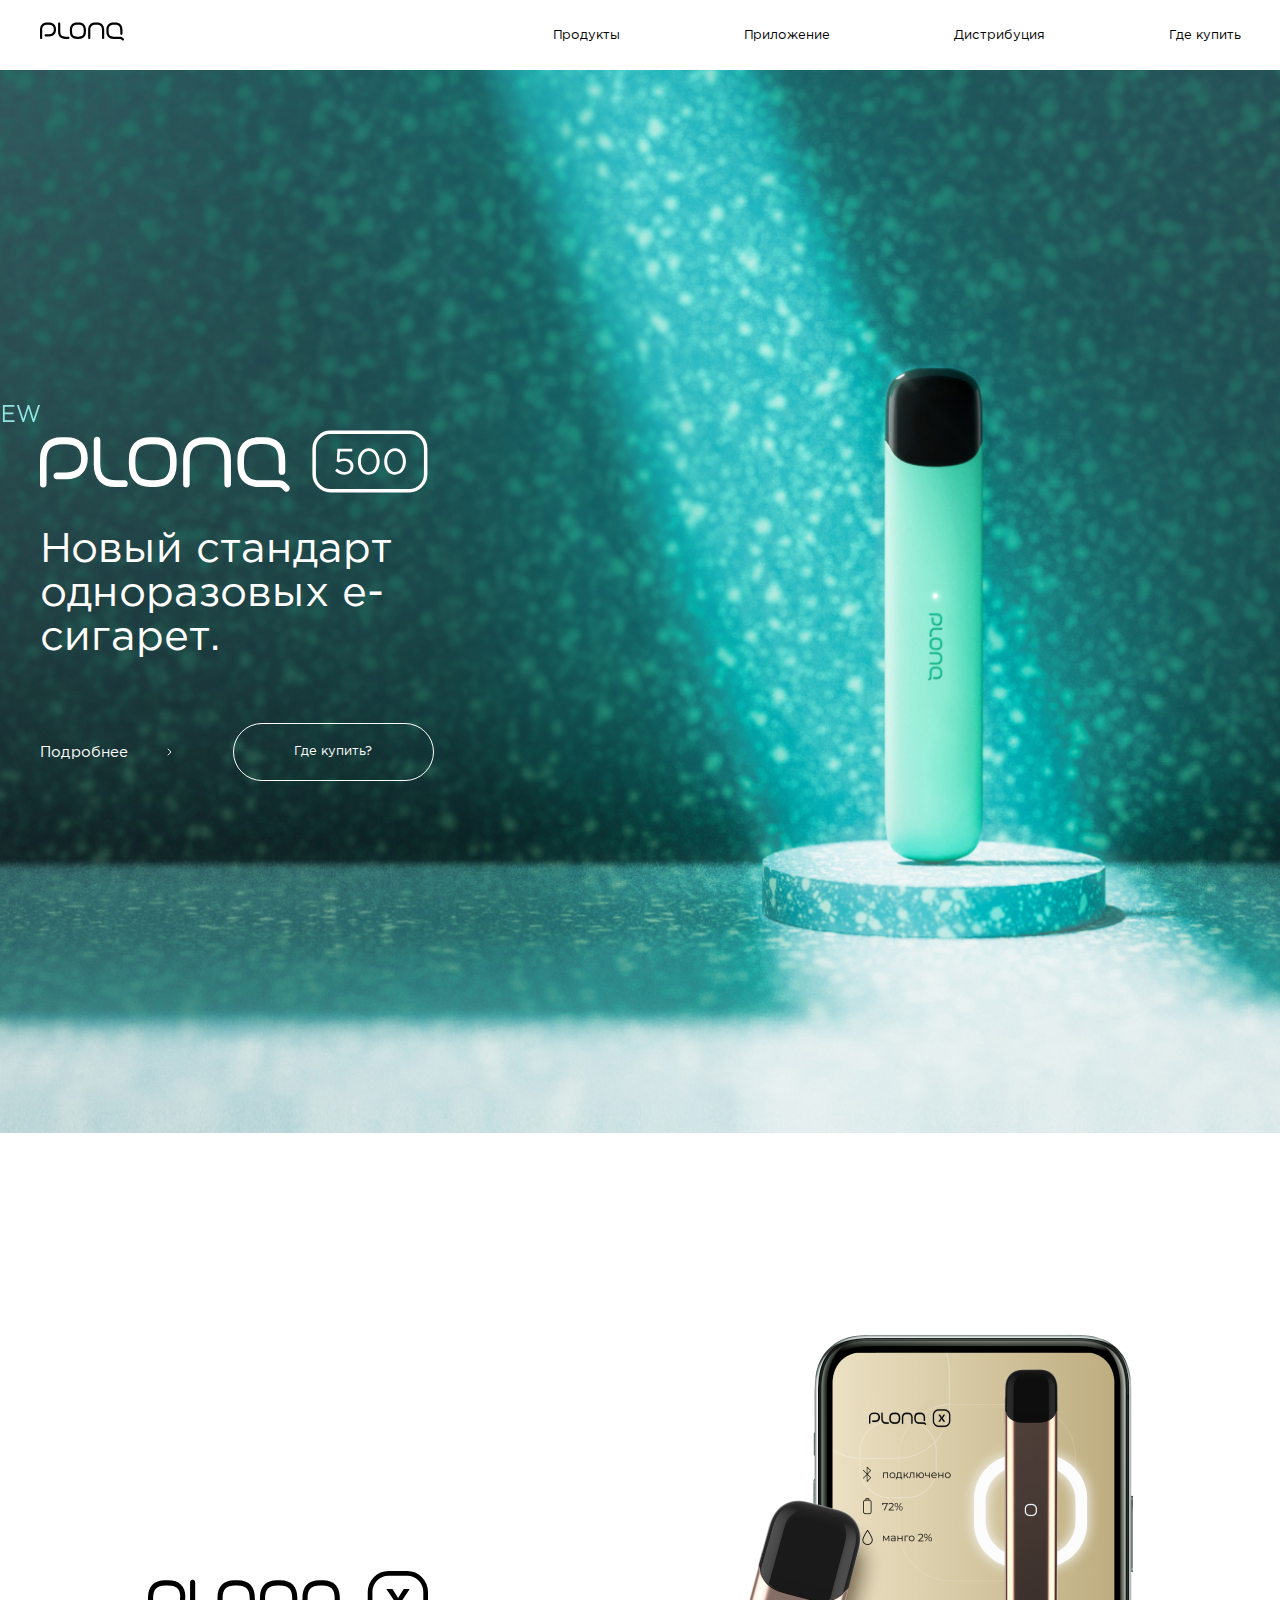
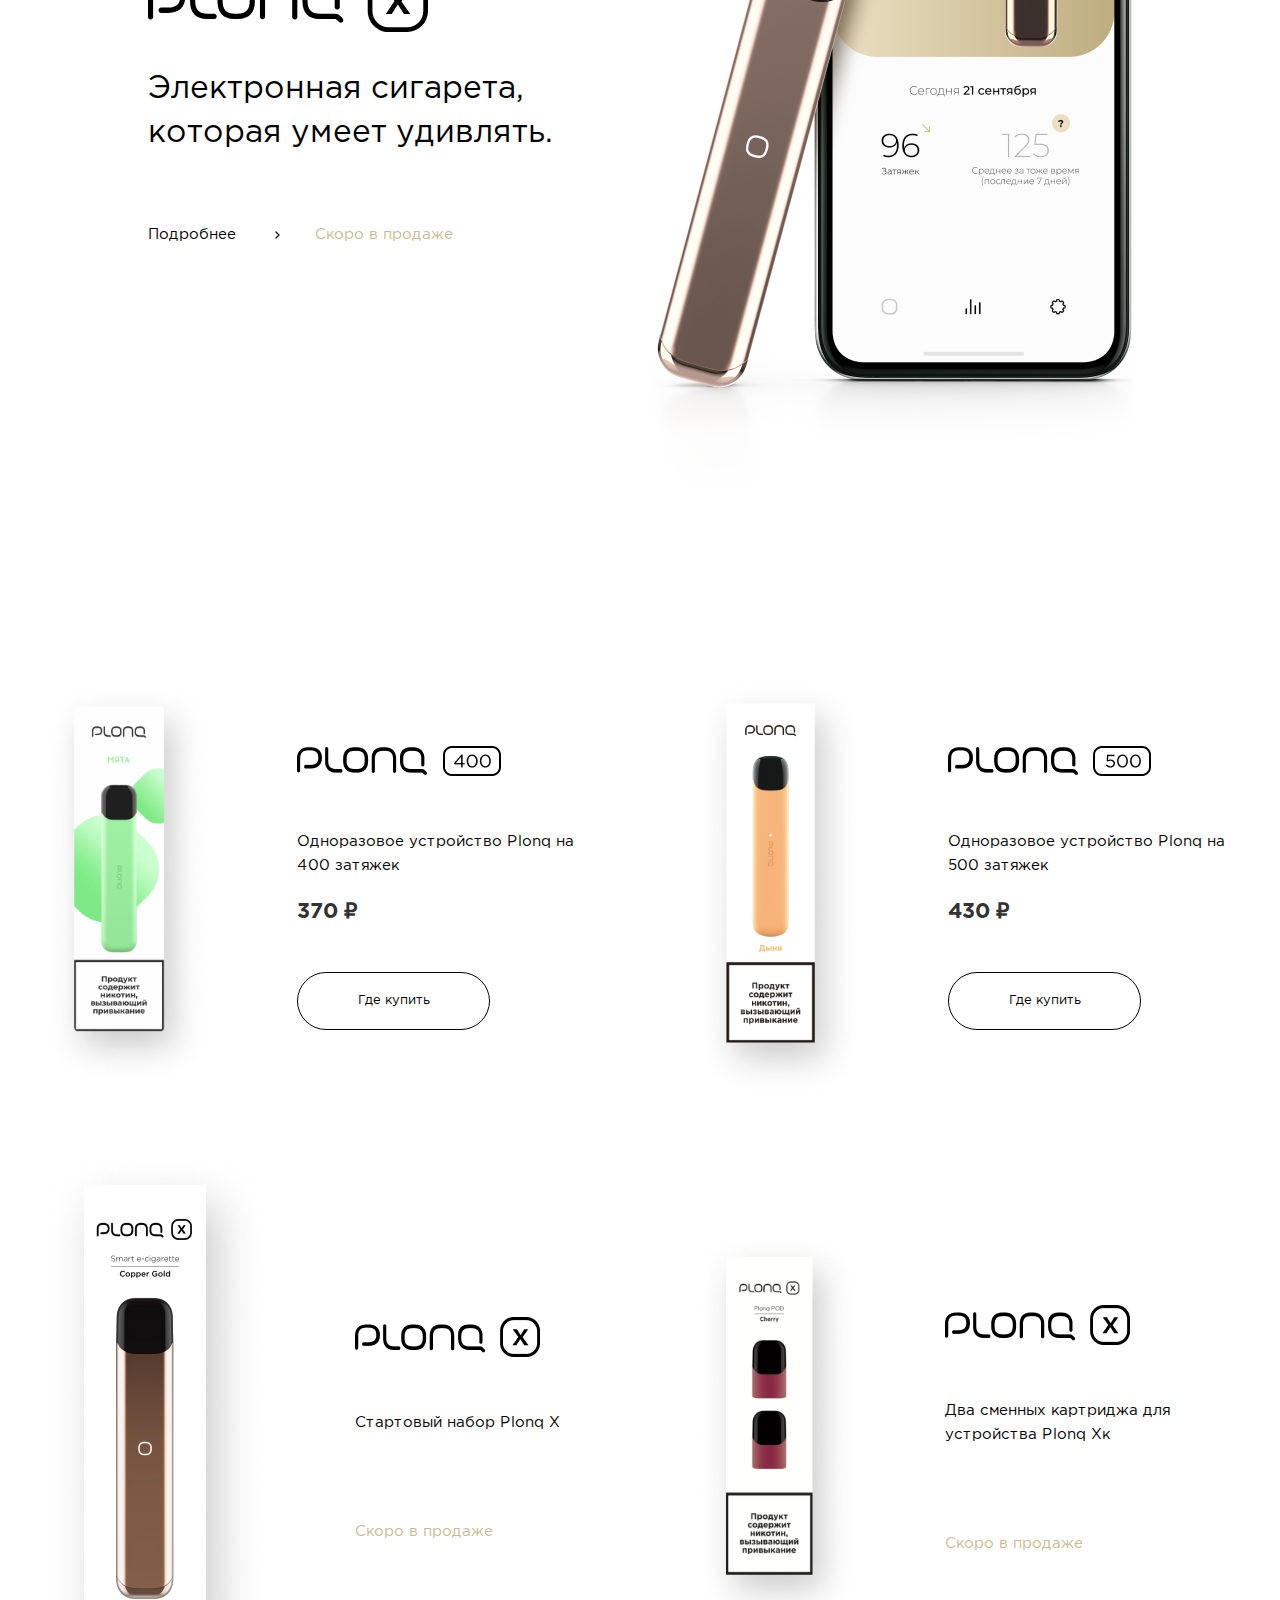
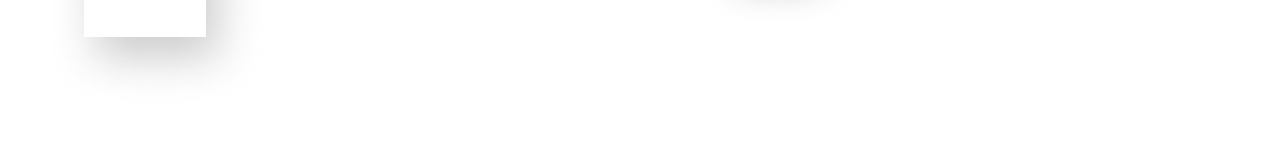
==== index.html @ 0a8047fb "Созданы 3 блока с адаптивом, мобильное меню" ====
<!DOCTYPE html>
<html lang="en">

<head>
  <meta charset="UTF-8">
  <meta http-equiv="X-UA-Compatible" content="IE=edge">
  <meta name="viewport" content="width=device-width, initial-scale=1.0">
  <title>PLANQ - Main</title>
  <link rel="stylesheet" href="css/style.min.css">
  <script src="https://ajax.googleapis.com/ajax/libs/jquery/2.2.4/jquery.min.js"></script>
</head>

<body>
  <header class="header">
    <div class="container">
      <div class="header__inner">
        <div class="header-pin">
          <img src="img/svg/Pin_icon.svg" alt="">
        </div>
        <div class="header-logo">
          <img src="img/svg/header-logo.svg" alt="">
        </div>
        <nav class="header-nav">
          <ul class="header-nav__list">
            <li class="header-nav__li"><a href="#" class="header-nav__link">Продукты</a></li>
            <li class="header-nav__li"><a href="#" class="header-nav__link">Приложение</a></li>
            <li class="header-nav__li"><a href="#" class="header-nav__link">Дистрибуция</a></li>
            <li class="header-nav__li"><a href="#" class="header-nav__link">Где купить</a></li>
          </ul>
        </nav>
        <div class="burger-menu">
          <a href="#" class="burger-menu__button">
            <span class="burger-menu__lines"></span>
            <ul class="burger-menu__nav">
              <ul>
                <li>
                  <a href="#" class="burger__link">
                    <div class="header__panel__button">
                      <img src="img/svg/tel.svg" alt="">
                      <a href="#">Написать в WhatsApp</a>
                    </div>
                  </a>
                </li>
                <li><a href="tel:+84952252339" class="burger__link">8 495 225 23 39</a></li>
              </ul>
          </a>
        </div>
      </div>
    </div>
  </header>
  <main class="main">
    <section class="welcome">
      <div class="container">
        <div class="welcome__inner">
          <div class="welcome-text">
            <div class="welcome-text__img">
              <img class="welcome-text__img__main" src="img/welcome/welcome-title.svg" alt="">
              <img class="welcome-text__img__new" src="img/welcome/New.svg" alt="">
            </div>
            <div class="welcome-text__title">
              <h1>Новый стандарт
                одноразовых е-сигарет.</h1>
            </div>
            <div class="welcome-text__panel">
              <a class="welcome-text__panel__link primary--link" href="#">Подробнее <picture>
                  <source srcset="img/svg/Arrow-black.svg" media="(max-width: 992px)">
                  <source srcset="img/svg/arrow-white.svg">
                  <img src="img/svg/arrow-white.svg" alt="">
                </picture></a>
              <button class="welcome-text__panel__button primary--button">Где купить?</button>
            </div>
          </div>
        </div>
      </div>
    </section>
    <section class="plonq-x">
      <div class="container">
        <div class="plonq-x__inner">
          <div class="plonq-x-text">
            <div class="plonq-x-text__img">
              <img src="img/svg/Plonq_X_logo.svg" alt="">
            </div>
            <div class="plonq-x-text__title">
              <h2>Электронная сигарета, которая умеет удивлять.</h2>
            </div>
            <div class="plonq-x-text__panel">
              <a class="plonq-x-text__panel__link primary--link" href="#">Подробнее <img src="img/svg/Arrow-black.svg"
                  alt=""></a>
              <p class="plonq-x-text__panel__soon">Скоро в продаже</p>
            </div>
          </div>
          <div class="plonq-x-image">
            <img src="img/plonq-x/image-plonq-x.png" alt="">
          </div>
        </div>
      </div>
    </section>
    <section class="goods">
      <div class="container">
        <div class="goods__inner">
          <div class="goods-item">
            <div class="goods-item__photo">
              <img src="img/goods/goods-item1.png" alt="">
            </div>
            <div class="goods-item__text">
              <div class="goods-item__title-photo">
                <img src="img/goods/goods-title1.png" alt="">
              </div>
              <div class="goods-item__description">
                <p>Одноразовое устройство Plonq на 400 затяжек</p>
              </div>
              <div class="goods-item__price">
                <span class="goods-item__price-span">370 ₽</span>
              </div>
              <div class="goods-item__button">
                <button class="primary--button">Где купить</button>
              </div>
            </div>
          </div>
          <div class="goods-item">
            <div class="goods-item__photo">
              <img src="img/goods/goods-item2.png" alt="">
            </div>
            <div class="goods-item__text">
              <div class="goods-item__title-photo">
                <img src="img/goods/goods-title2.png" alt="">
              </div>
              <div class="goods-item__description">
                <p>Одноразовое устройство Plonq на 500 затяжек</p>
              </div>
              <div class="goods-item__price">
                <span class="goods-item__price-span">430 ₽</span>
              </div>
              <div class="goods-item__button">
                <button class="primary--button">Где купить</button>
              </div>
            </div>
          </div>
          <div class="goods-item">
            <div class="goods-item__photo">
              <img src="img/goods/goods-item3.png" alt="">
            </div>
            <div class="goods-item__text">
              <div class="goods-item__title-photo">
                <img src="img/goods/goods-title3.png" alt="">
              </div>
              <div class="goods-item__description">
                <p>Стартовый набор
                  Plonq X</p>
              </div>
              <div class="goods-item__soon">
                <p>Скоро в продаже</p>
              </div>
            </div>
          </div>
          <div class="goods-item">
            <div class="goods-item__photo">
              <img src="img/goods/goods-item4.png" alt="">
            </div>
            <div class="goods-item__text">
              <div class="goods-item__title-photo">
                <img src="img/goods/goods-title4.png" alt="">
              </div>
              <div class="goods-item__description">
                <p>Два сменных картриджа
                  для устройства Plonq Xк</p>
              </div>
              <div class="goods-item__soon">
                <p>Скоро в продаже</p>
              </div>
            </div>
          </div>
        </div>
      </div>
    </section>
  </main>
  <footer class="footer"></footer>
</body>
<script src="js/mobileMenu.js"></script>

</html>
---- css/style.min.css ----
@font-face{font-family:"Gotham Pro";src:url("../fonts/GothamPro-Light.ttf") format("truetype");font-weight:300;font-style:normal}@font-face{font-family:"Gotham Pro";src:url("../fonts/GothamPro.ttf") format("truetype");font-weight:400;font-style:normal}@font-face{font-family:"Gotham Pro";src:url("../fonts/GothamPro-Medium.ttf") format("truetype");font-weight:500;font-style:normal}@font-face{font-family:"Gotham Pro";src:url("../fonts/GothamPro-Bold.ttf") format("truetype");font-weight:700;font-style:normal}html{width:100%;max-width:100%;overflow-x:hidden;font-size:16px}body{font-family:'Gotham Pro';font-weight:400;margin:0;color:#333333;line-height:1.6;width:100%;max-width:100%;overflow-x:hidden}main{background:url("../img/bg.png");background-repeat:no-repeat}*,*::before,*::after{-webkit-box-sizing:border-box;box-sizing:border-box}ul[class],ol[class]{padding:0}body,h1,h2,h3,h4,p,ul[class],ol[class],li,figure,figcaption,blockquote,dl,dd{margin:0;font-weight:inherit}ul,ol{list-style:none;padding:0}a:not([class]){text-decoration-skip-ink:auto}a{text-decoration:none;color:inherit}img{max-width:100%;display:block}svg{pointer-events:none}input,button,textarea,select{font:inherit}.primary--link{font-size:15px;line-height:21px;display:-webkit-box;display:-ms-flexbox;display:flex;-webkit-box-align:center;-ms-flex-align:center;align-items:center}.primary--link img{display:-webkit-box;display:-ms-flexbox;display:flex;margin-left:39px}.primary--button{border:1px solid #FFFFFF;-webkit-box-sizing:border-box;box-sizing:border-box;border-radius:100px;font-size:13px;line-height:24px;background:transparent;color:#FFFFFF;padding:16px 60px;cursor:pointer}@media (max-width: 576px){.primary--link{font-size:14px}.primary--link img{margin-left:18px}.primary--button{font-size:14px}}.container{max-width:1440px;width:100%;margin:0 auto}@media (max-width: 1440px){.container{max-width:1200px}}@media (max-width: 1200px){.container{max-width:960px}}@media (max-width: 992px){.container{max-width:720px}}@media (max-width: 768px){.container{max-width:95%}}@media (max-width: 576px){.container{width:100%;padding:0 7.5px}}.header{background:#FFFFFF;padding-top:22px;padding-bottom:22px}.header__inner{display:-webkit-box;display:-ms-flexbox;display:flex;-webkit-box-pack:justify;-ms-flex-pack:justify;justify-content:space-between}.header-pin{display:none}.header-pin img{max-width:22px;width:100%;max-height:33px;height:100%;margin:0 auto}.header-logo img{max-width:88px;width:100%;max-height:19px;height:100%}.header-nav__list{display:-webkit-box;display:-ms-flexbox;display:flex}.header-nav__li{margin-right:62px;margin-left:62px}.header-nav__li:first-child{margin-left:0}.header-nav__li:last-child{margin-right:0}.header-nav__link{font-size:13px;line-height:12px;color:#000000}@media (max-width: 992px){.header-nav{display:none}.header__inner{-webkit-box-pack:justify;-ms-flex-pack:justify;justify-content:space-between}.header-pin{display:block}.header-logo{display:-webkit-box;display:-ms-flexbox;display:flex;-webkit-box-pack:center;-ms-flex-pack:center;justify-content:center;-webkit-box-align:center;-ms-flex-align:center;align-items:center}.header-logo img{max-width:126px;width:100%;margin:0 auto}}@media (max-width: 768px){.header-pin{padding-left:20px}.header-logo{margin-left:-20px}}@media (max-width: 576px){.header-pin{padding-left:20px}.header-logo{margin-left:-20px}}.burger-menu{display:none}.burger-menu__button{display:inline-block;position:absolute;top:0.5rem;right:5rem;z-index:10000;width:60px;height:60px;-webkit-transition:0.5s;transition:0.5s}.burger-menu__active .burger-menu__button,.burger-menu__active .burger-menu__lines{background-color:transparent}.burger-menu__active .burger-menu__lines::before{top:0;-webkit-transform:rotate(45deg);transform:rotate(45deg);background:#FFFFFF;width:30px;-webkit-transition:.2s;transition:.2s}.burger-menu__active .burger-menu__lines::after{top:0;-webkit-transform:rotate(-45deg);transform:rotate(-45deg);background:#FFFFFF;-webkit-transition:.2s;transition:.2s;width:30px}.burger-menu__lines,.burger-menu__lines::after,.burger-menu__lines::before{position:absolute;max-width:30px;height:2px;background:#000000;border-radius:8px}.burger-menu__lines{top:50%;left:50%;-webkit-transform:translate(-50%, -50%) scale(-1, 1);transform:translate(-50%, -50%) scale(-1, 1);width:22px}.burger-menu__lines::before{content:'';top:-8px;width:22px}.burger-menu__lines::after{content:'';top:8px;width:10px}.burger-menu__nav{position:fixed;top:0;z-index:1001;display:-webkit-box;display:-ms-flexbox;display:flex;-webkit-box-orient:vertical;-webkit-box-direction:normal;-ms-flex-flow:column;flex-flow:column;height:100vh;background:#040C3E;overflow-y:auto;right:-100%;width:100vw;text-align:start;list-style-type:none;-webkit-padding-start:0px;padding-inline-start:0px;-webkit-margin-before:0;margin-block-start:0;-webkit-margin-after:0;margin-block-end:0;-webkit-margin-start:0px;margin-inline-start:0px;-webkit-transition:0.5s;transition:0.5s}.burger-menu__nav li{list-style-type:none;margin-bottom:34px;text-align:center}.burger-menu__nav ul{list-style-type:none;-webkit-padding-start:15px;padding-inline-start:15px;padding-top:30%}.burger-menu__active .burger-menu__nav{right:0}.burger__link{text-decoration:none;font-weight:500;font-size:14px;line-height:17px;color:#F2F2FF}.burger-menu__overlay{display:none;position:fixed;top:0;right:0;width:200vw;height:100vh;z-index:1000}.burger-menu__active .burger-menu__overlay{display:block;background-color:rgba(0,0,0,0.5)}@media (max-width: 992px){.burger-menu{display:block}}@media (max-width: 768px){.burger-menu__button{right:2rem}}@media (max-width: 576px){.burger-menu__button{right:1rem}}.welcome{background:url("../img/welcome/welcome_bg.jpg");background-size:cover;background-repeat:no-repeat;background-position:center;padding-top:360px;padding-bottom:352px}.welcome-text{color:#FFFFFF;max-width:450px;width:100%}.welcome-text__img{position:relative}.welcome-text__img__main{max-width:388px;width:100%;max-height:78px;height:100%}.welcome-text__img__new{max-width:55px;width:100%;max-height:17px;height:100%;position:absolute;content:'';top:-25px;left:-55px}.welcome-text__title{font-size:21px;line-height:44px;margin-top:35px}.welcome-text__panel{margin-top:63px;display:-webkit-box;display:-ms-flexbox;display:flex;-webkit-box-pack:start;-ms-flex-pack:start;justify-content:flex-start}.welcome-text__panel__link{margin-right:61px}@media (max-width: 992px){.welcome{background:url("../img/welcome/welcome_bg-tablet.jpg");background-size:cover;background-position:center;background-repeat:no-repeat;padding-top:136px;padding-bottom:62px}.welcome-text{text-align:center;margin:0 auto}.welcome-text__title{font-size:21px}.welcome-text__img__main{max-width:218px;width:100%;margin:0 auto}.welcome-text__img__new{top:-15px;left:80px;max-width:33px}.welcome-text__panel{margin-top:762px;color:#264F53;-webkit-box-pack:center;-ms-flex-pack:center;justify-content:center}.welcome-text__panel__button{color:#264F53;border:1px solid #264F53}}@media (max-width: 576px){.welcome{padding-top:77px;padding-bottom:27px}.welcome-text__title{font-size:15px;margin-top:20px;line-height:1.3}.welcome-text__img__main{max-width:147px;width:100%}.welcome-text__img__new{left:118px}.welcome-text__panel{margin-top:412px;-webkit-box-pack:center;-ms-flex-pack:center;justify-content:center}.welcome-text__panel__link{margin-right:28px}.welcome-text__panel__link img{margin-left:18px}.welcome-text__panel__button{padding:16px 35px}}.plonq-x{padding-top:201px}.plonq-x__inner{display:-webkit-box;display:-ms-flexbox;display:flex;-webkit-box-pack:center;-ms-flex-pack:center;justify-content:center;-webkit-box-align:center;-ms-flex-align:center;align-items:center}.plonq-x-text{color:#000000;max-width:450px;width:100%;margin-right:55px}.plonq-x-text__title{margin-top:61px;font-size:21px;line-height:44px;margin-top:35px}.plonq-x-text__panel{margin-top:68px;display:-webkit-box;display:-ms-flexbox;display:flex}.plonq-x-text__panel__soon{font-size:15px;color:#C8BB93;margin-left:35px}.plonq-x__image img{max-width:480px;width:100%;margin:0 auto}@media (max-width: 992px){.plonq-x{padding-top:147px}.plonq-x__inner{-webkit-box-orient:vertical;-webkit-box-direction:normal;-ms-flex-direction:column;flex-direction:column}.plonq-x-text{margin:0 auto}.plonq-x-text__img img{margin:0 auto}.plonq-x-text__title{text-align:center}.plonq-x-text__panel{-webkit-box-pack:center;-ms-flex-pack:center;justify-content:center}.plonq-x-image{margin:100px auto 0 auto}}@media (max-width: 576px){.plonq-x{padding-top:71px}.plonq-x-text__title{font-size:17px;line-height:1.3;margin-top:20px}.plonq-x-text__panel{margin-top:32px}.plonq-x-text__panel__link{margin-right:32px}.plonq-x-text__panel__soon{font-size:14px}.plonq-x-image{margin-top:60px}.plonq-x-text__img img{width:121px;max-width:100%}.plonq-x-text__panel__soon{margin-left:15px}}.goods{padding-top:198px}.goods__inner{display:-webkit-box;display:-ms-flexbox;display:flex;-ms-flex-wrap:wrap;flex-wrap:wrap;-webkit-box-pack:center;-ms-flex-pack:center;justify-content:center}.goods-item{display:-webkit-box;display:-ms-flexbox;display:flex;-webkit-box-align:center;-ms-flex-align:center;align-items:center;max-width:536px;width:100%;margin-bottom:80px}.goods-item:nth-child(odd){margin-right:186px}.goods-item__text{margin-left:87px}.goods-item__title-photo{max-width:204px;width:100%}.goods-item__description{margin-top:54px;font-size:15px;color:#000000}.goods-item__price{margin-top:18px;font-size:21px;font-weight:800}.goods-item__soon{margin-top:85px;color:#C8BB93;font-size:15px}.goods-item__button{margin-top:43px}.goods-item__button button{border:1px solid #000000;color:#000000}@media (max-width: 1440px){.goods-item{margin-bottom:60px}.goods-item:nth-child(odd){margin-right:116px}__text{margin-left:40px}}@media (max-width: 1200px){.goods-item{width:436px}.goods-item:nth-child(odd){margin-right:80px}.goods-item__text{margin-left:40px}}@media (max-width: 992px){.goods__inner{-webkit-box-orient:vertical;-webkit-box-direction:normal;-ms-flex-direction:column;flex-direction:column;-webkit-box-pack:center;-ms-flex-pack:center;justify-content:center}.goods-item{margin:50px auto;max-width:100%}.goods-item:nth-child(odd){margin-right:auto}.goods-item:first-child{margin-top:0}.goods-item:last-child{margin-bottom:0}.goods-item__photo{max-width:122px;width:100%}.goods-item__photo img{width:100%;height:402px}.goods-item__text{margin-left:103px}}@media (max-width: 576px){.goods{padding-top:125px}.goods-item{-webkit-box-orient:vertical;-webkit-box-direction:normal;-ms-flex-direction:column;flex-direction:column}.goods-item__photo{margin:0 auto;max-width:100%}.goods-item__photo img{max-width:144px;width:100%;height:440px;margin:0 auto}.goods-item__text{margin:31px auto 18px auto;text-align:center}.goods-item__price{margin-top:12px}.goods-item__soon{margin-top:35px}.goods-item__title-photo{margin:0 auto}.goods-item__title-photo img{max-width:140px;width:100%;margin:0 auto}}
/*# sourceMappingURL=style.min.css.map */
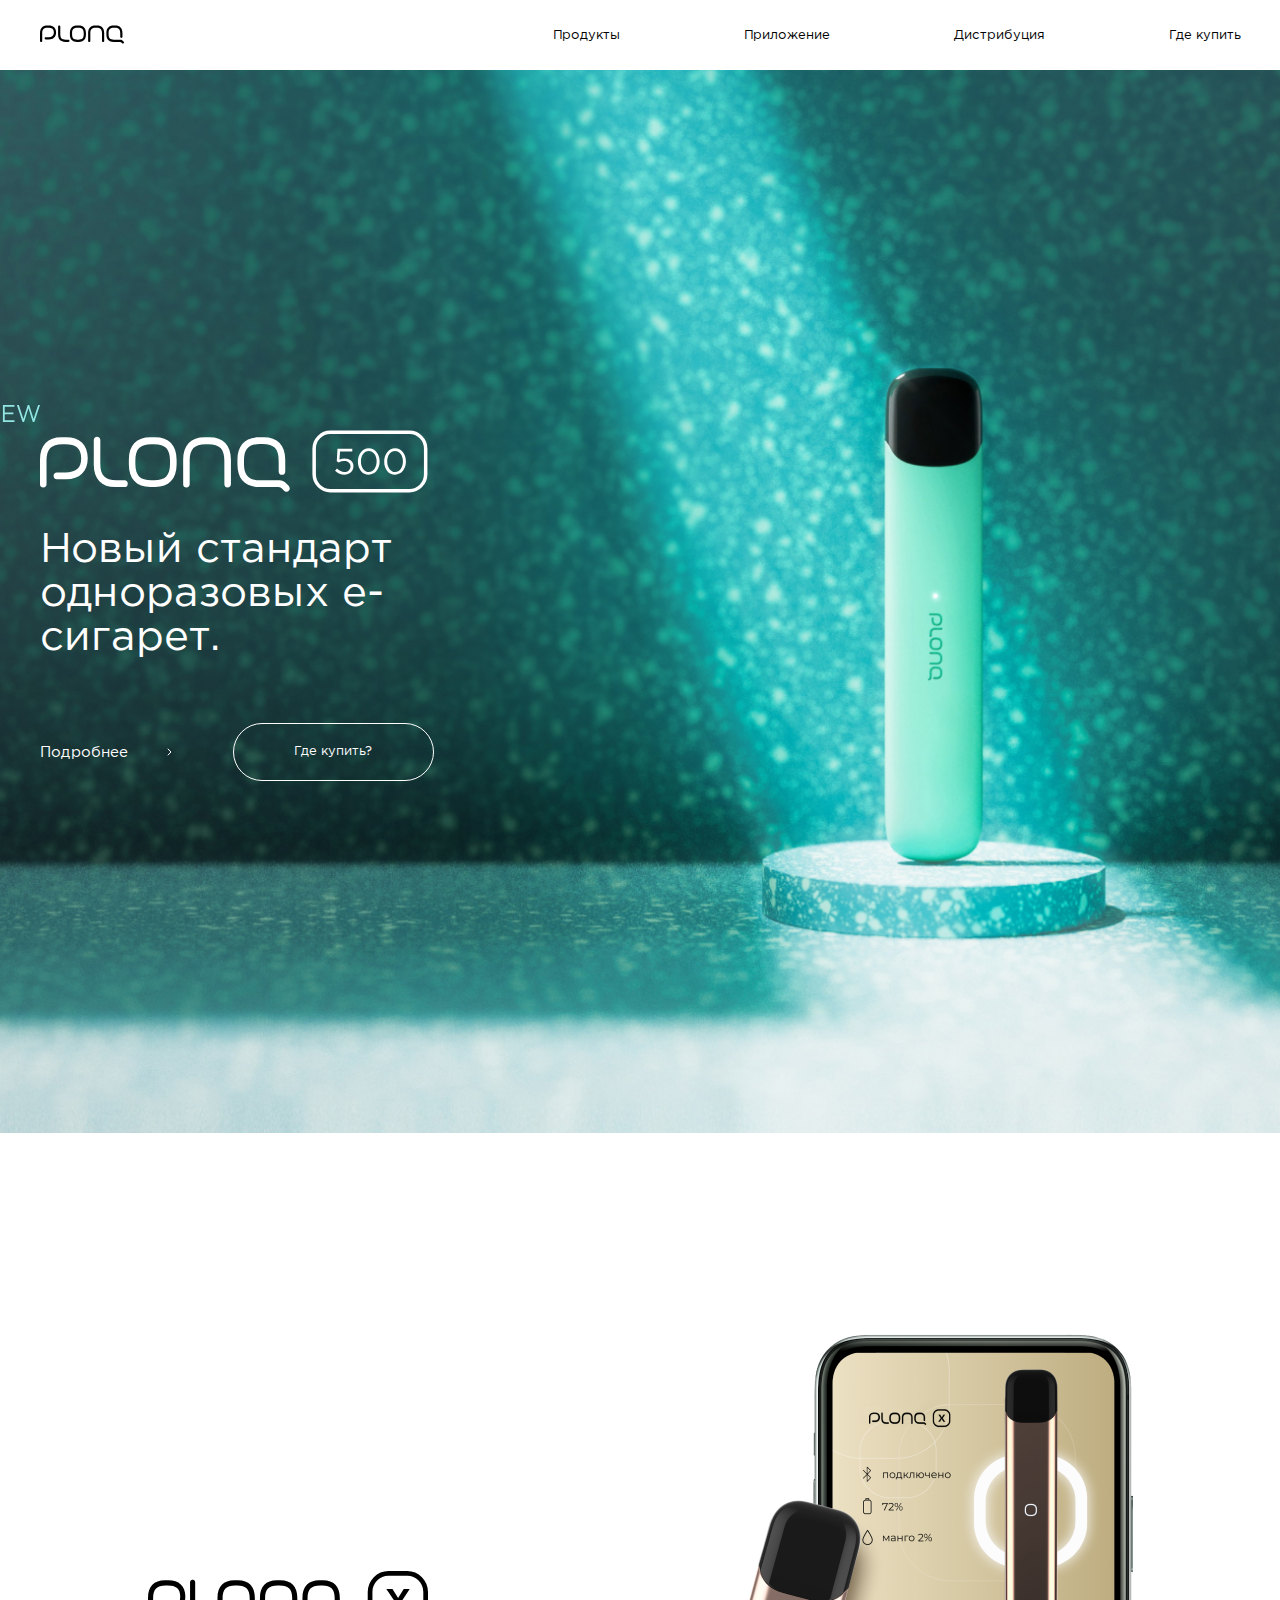
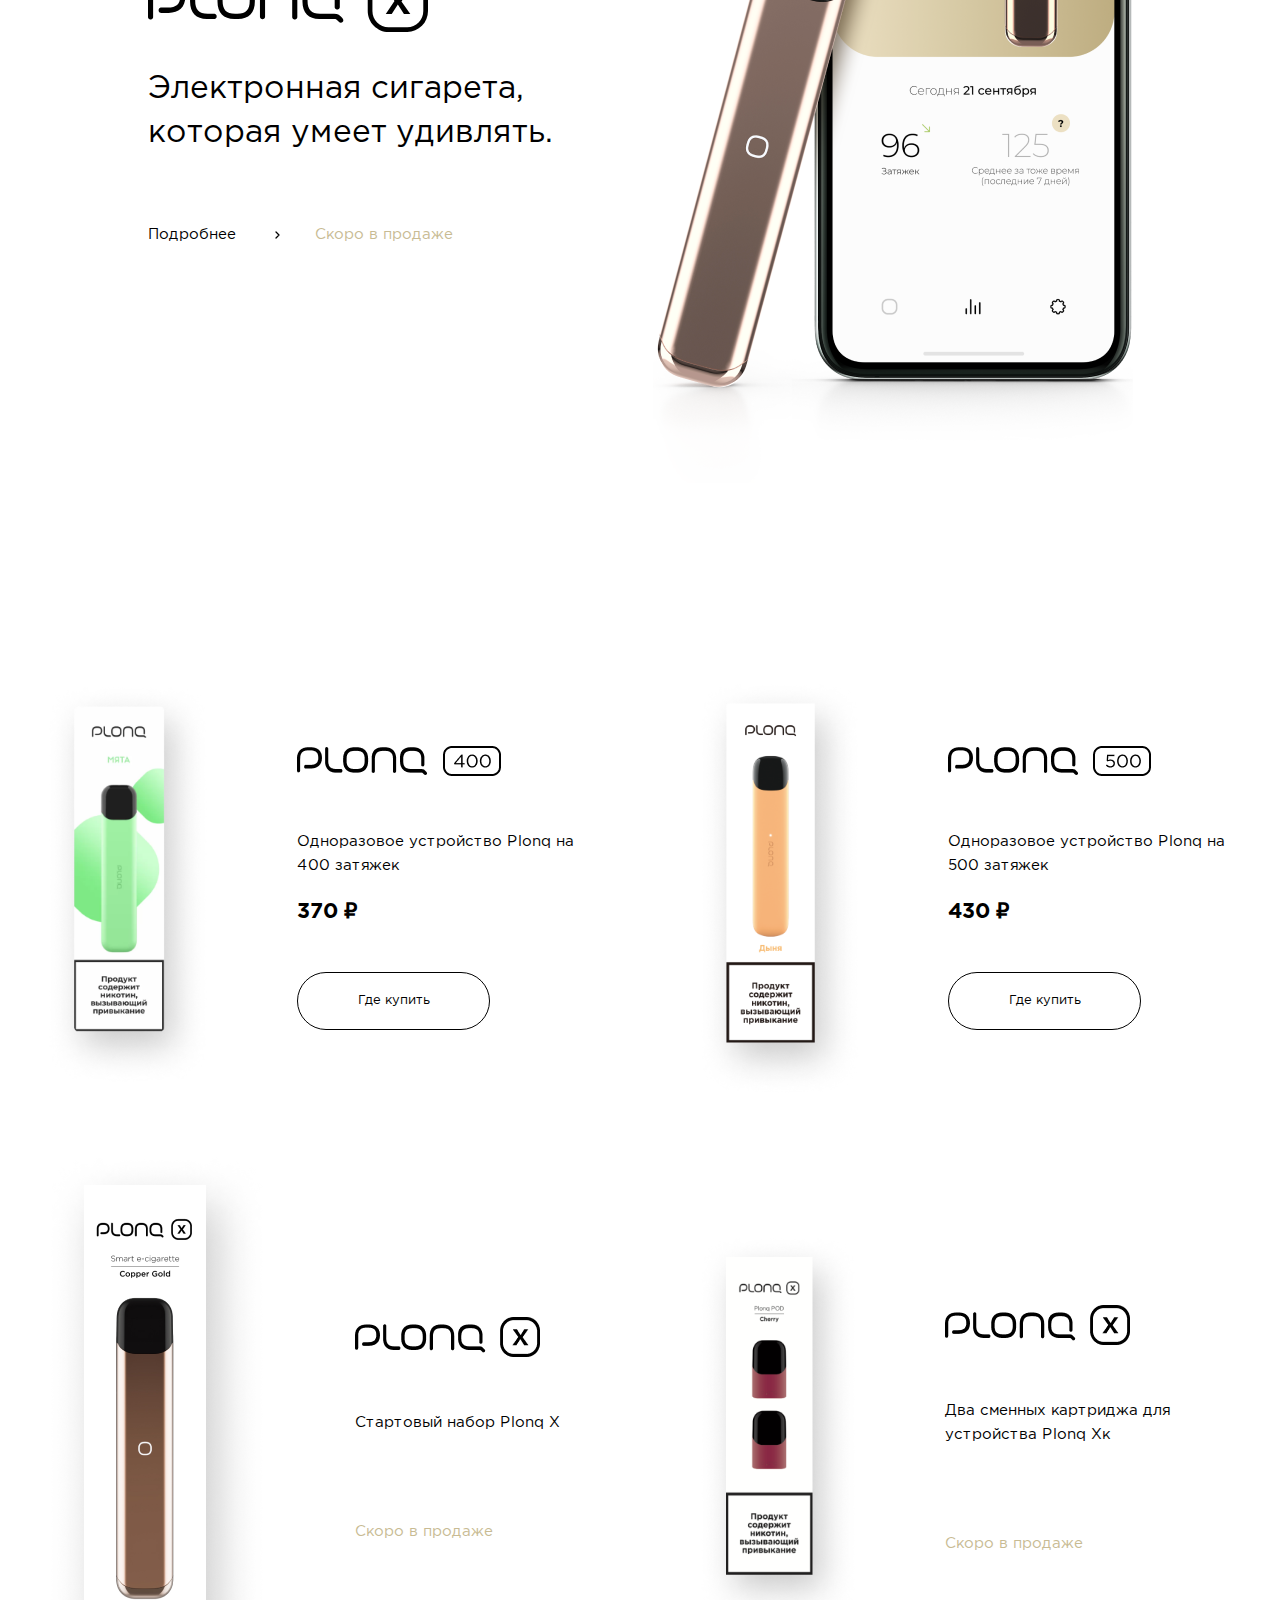
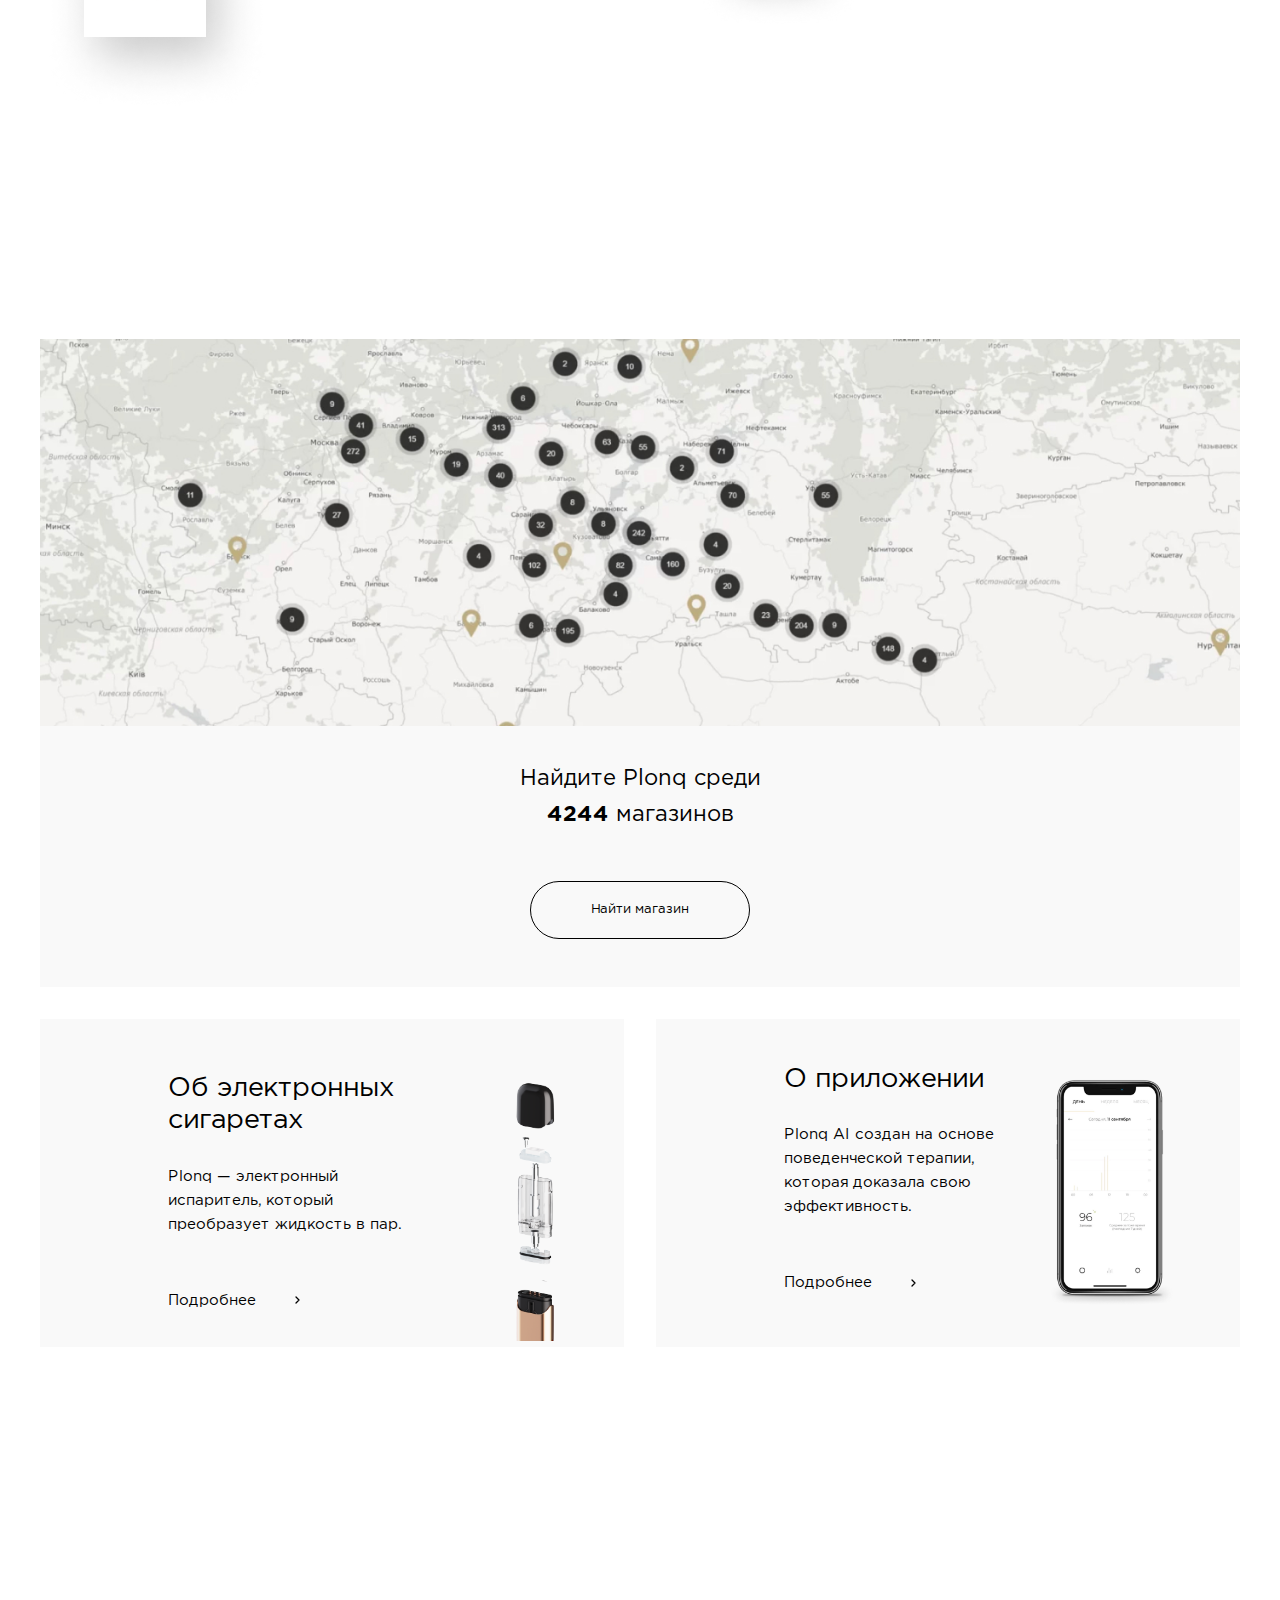
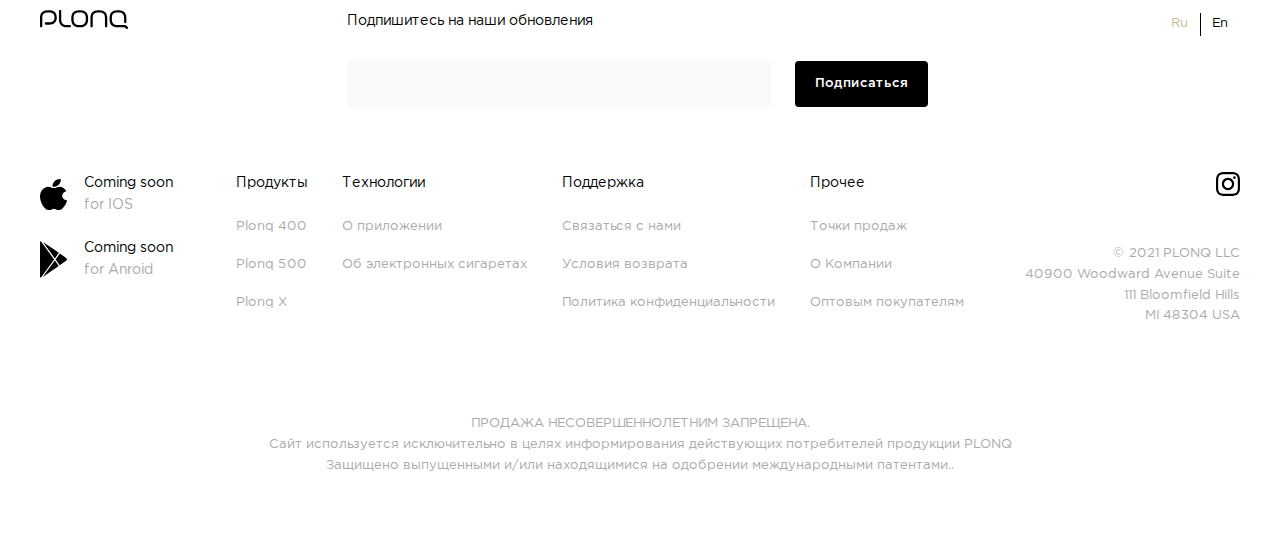
==== commit 9ca03ca2: "Доверстана главная, сверстана страница, адаптив, анимации, мобильное меню" ====
--- a/index.html
+++ b/index.html
@@ -18,12 +18,12 @@
           <img src="img/svg/Pin_icon.svg" alt="">
         </div>
         <div class="header-logo">
-          <img src="img/svg/header-logo.svg" alt="">
+          <a href="index.html"><img src="img/svg/header-logo.svg" alt=""></a>
         </div>
         <nav class="header-nav">
           <ul class="header-nav__list">
             <li class="header-nav__li"><a href="#" class="header-nav__link">Продукты</a></li>
-            <li class="header-nav__li"><a href="#" class="header-nav__link">Приложение</a></li>
+            <li class="header-nav__li"><a href="app.html" class="header-nav__link">Приложение</a></li>
             <li class="header-nav__li"><a href="#" class="header-nav__link">Дистрибуция</a></li>
             <li class="header-nav__li"><a href="#" class="header-nav__link">Где купить</a></li>
           </ul>
@@ -33,15 +33,10 @@
             <span class="burger-menu__lines"></span>
             <ul class="burger-menu__nav">
               <ul>
-                <li>
-                  <a href="#" class="burger__link">
-                    <div class="header__panel__button">
-                      <img src="img/svg/tel.svg" alt="">
-                      <a href="#">Написать в WhatsApp</a>
-                    </div>
-                  </a>
-                </li>
-                <li><a href="tel:+84952252339" class="burger__link">8 495 225 23 39</a></li>
+                <li><a href="#" class="burger__link">Продукты</a></li>
+                <li><a href="#" class="burger__link">Приложение</a></li>
+                <li><a href="#" class="burger__link">Дистрибуция</a></li>
+                <li><a href="#" class="burger__link">Где купить</a></li>
               </ul>
           </a>
         </div>
@@ -173,9 +168,177 @@
         </div>
       </div>
     </section>
+    <section class="more">
+      <div class="container">
+        <div class="more__inner">
+          <div class="more-map">
+            <div class="more-map__img">
+              <img src="img/more/image_MAP.jpg" alt="">
+            </div>
+            <div class="more-map__panel">
+              <div class="more-map__panel__text">
+                <p>Найдите Plonq
+                  среди <strong>4244</strong> магазинов</p>
+              </div>
+              <div class="more-map__panel__button">
+                <button class="primary--button">Найти магазин</button>
+              </div>
+            </div>
+          </div>
+          <div class="more-blocks">
+            <div class="more-blocks__item">
+              <div class="more-blocks__item__text">
+                <div class="more-blocks__item__title">
+                  <h3>Об электронных
+                    сигаретах</h3>
+                </div>
+                <div class="more-blocks__item__description">
+                  <p>Plonq — электронный испаритель, который преобразует жидкость в пар.</p>
+                </div>
+                <div class="more-blocks__item__panel">
+                  <a href="#" class="more-blocks__item__link primary--link">Подробнее <img src="img/svg/Arrow-black.svg"
+                      alt=""></a>
+                </div>
+              </div>
+              <div class="more-blocks__item__photo">
+                <img src="img/more/image_leak-removebg-preview.png" alt="">
+              </div>
+            </div>
+            <div class="more-blocks__item">
+              <div class="more-blocks__item__text">
+                <div class="more-blocks__item__title">
+                  <h3>О приложении</h3>
+                </div>
+                <div class="more-blocks__item__description">
+                  <p>Plonq AI создан на основе поведенческой терапии, которая доказала свою эффективность.</p>
+                </div>
+                <div class="more-blocks__item__panel">
+                  <a href="#" class="more-blocks__item__link primary--link">Подробнее <img src="img/svg/Arrow-black.svg"
+                      alt=""></a>
+                </div>
+              </div>
+              <div class="more-blocks__item__photo">
+                <img src="img/more/image_APP.png" alt="">
+              </div>
+            </div>
+          </div>
+        </div>
+      </div>
+    </section>
   </main>
-  <footer class="footer"></footer>
+  <footer class="footer">
+    <div class="container">
+      <div class="footer__inner">
+        <div class="footer-high">
+          <div class="footer-high__logo">
+            <img src="img/svg/footer-logo.svg" alt="">
+          </div>
+          <div class="footer-high__hub">
+            <div class="footer-high__hub__title">
+              <p>Подпишитесь на наши обновления</p>
+            </div>
+            <div class="footer-high__hub__search">
+              <form class="footer-high__hub__search-form" action="#">
+                <input type="text" class="footer-high__search__input">
+                <button type="submit" class="footer-high__search__submit">Подписаться</button>
+              </form>
+            </div>
+          </div>
+          <div class="footer-high__lang">
+            <button class="footer-high__lang__option footer-high__lang__active">Ru</button>
+            <button class="footer-high__lang__option">En</btun>
+          </div>
+        </div>
+        <div class="footer-mid">
+          <div class="footer-mid__apps">
+            <div class="footer-mid__app">
+              <div class="footer-mid__app__logo">
+                <img src="img/svg/Apple_icon.svg" alt="">
+              </div>
+              <div class="footer-mid__app__text">
+                <div class="footer-mid__app__name">
+                  <p>Coming soon</p>
+                </div>
+                <div class="footer-mid__app__for">
+                  <p>for IOS</p>
+                </div>
+              </div>
+            </div>
+            <div class="footer-mid__app">
+              <div class="footer-mid__app__logo">
+                <img src="img/svg/Android_icon.svg" alt="">
+              </div>
+              <div class="footer-mid__app__text">
+                <div class="footer-mid__app__name">
+                  <p>Coming soon</p>
+                </div>
+                <div class="footer-mid__app__for">
+                  <p>for Anroid</p>
+                </div>
+              </div>
+            </div>
+          </div>
+          <div class="footer-mid__categories">
+            <div class="footer-mid__categories__col">
+              <div class="footer-mid__categories__title">
+                <p>Продукты</p>
+              </div>
+              <a href="#" class="footer-mid__categories__name">Plonq 400</a>
+              <a href="#" class="footer-mid__categories__name">Plonq 500</a>
+              <a href="#" class="footer-mid__categories__name">Plonq X</a>
+            </div>
+            <div class="footer-mid__categories__col">
+              <div class="footer-mid__categories__title">
+                <p>Технологии</p>
+              </div>
+              <a href="#" class="footer-mid__categories__name">О приложении</a>
+              <a href="#" class="footer-mid__categories__name">Об электронных
+                сигаретах</a>
+            </div>
+            <div class="footer-mid__categories__col">
+              <div class="footer-mid__categories__title">
+                <p>Поддержка</p>
+              </div>
+              <a href="#" class="footer-mid__categories__name">Связаться с нами</a>
+              <a href="#" class="footer-mid__categories__name">Условия возврата</a>
+              <a href="#" class="footer-mid__categories__name">Политика
+                конфиденциальности</a>
+            </div>
+            <div class="footer-mid__categories__col">
+              <div class="footer-mid__categories__title">
+                <p>Прочее</p>
+              </div>
+              <a href="#" class="footer-mid__categories__name">Точки продаж</a>
+              <a href="#" class="footer-mid__categories__name">О Компании</a>
+              <a href="#" class="footer-mid__categories__name">Оптовым покупателям</a>
+            </div>
+          </div>
+          <div class="footer-mid__watermark">
+            <div class="footer-mid__watermark__inst">
+              <a href="#"><img src="img/svg/Instagram_icon.svg" alt=""></a>
+            </div>
+            <div class="footer-mid__watermark__text">
+              <p>© 2021 PLONQ LLC</p>
+              <p>40900 Woodward Avenue Suite</p>
+              <p>111 Bloomfield Hills</p>
+              <p>MI 48304 USA</p>
+            </div>
+          </div>
+        </div>
+        <div class="footer-bottom">
+          <div class="footer-bottom__alert">
+            <div class="footer-bottom__alert__title">
+              <h4>ПРОДАЖА НЕСОВЕРШЕННОЛЕТНИМ ЗАПРЕЩЕНА.</h4>
+            </div>
+            <div class="footer-bottom__alert__text">
+              <p>Сайт используется исключительно в целях информирования действующих потребителей продукции PLONQ</p>
+              <p>Защищено выпущенными и/или находящимися на одобрении международными патентами..</p>
+            </div>
+          </div>
+        </div>
+      </div>
+    </div>
+  </footer>
 </body>
 <script src="js/mobileMenu.js"></script>
-
 </html>--- a/css/style.min.css
+++ b/css/style.min.css
@@ -1,2 +1,2 @@
-@font-face{font-family:"Gotham Pro";src:url("../fonts/GothamPro-Light.ttf") format("truetype");font-weight:300;font-style:normal}@font-face{font-family:"Gotham Pro";src:url("../fonts/GothamPro.ttf") format("truetype");font-weight:400;font-style:normal}@font-face{font-family:"Gotham Pro";src:url("../fonts/GothamPro-Medium.ttf") format("truetype");font-weight:500;font-style:normal}@font-face{font-family:"Gotham Pro";src:url("../fonts/GothamPro-Bold.ttf") format("truetype");font-weight:700;font-style:normal}html{width:100%;max-width:100%;overflow-x:hidden;font-size:16px}body{font-family:'Gotham Pro';font-weight:400;margin:0;color:#333333;line-height:1.6;width:100%;max-width:100%;overflow-x:hidden}main{background:url("../img/bg.png");background-repeat:no-repeat}*,*::before,*::after{-webkit-box-sizing:border-box;box-sizing:border-box}ul[class],ol[class]{padding:0}body,h1,h2,h3,h4,p,ul[class],ol[class],li,figure,figcaption,blockquote,dl,dd{margin:0;font-weight:inherit}ul,ol{list-style:none;padding:0}a:not([class]){text-decoration-skip-ink:auto}a{text-decoration:none;color:inherit}img{max-width:100%;display:block}svg{pointer-events:none}input,button,textarea,select{font:inherit}.primary--link{font-size:15px;line-height:21px;display:-webkit-box;display:-ms-flexbox;display:flex;-webkit-box-align:center;-ms-flex-align:center;align-items:center}.primary--link img{display:-webkit-box;display:-ms-flexbox;display:flex;margin-left:39px}.primary--button{border:1px solid #FFFFFF;-webkit-box-sizing:border-box;box-sizing:border-box;border-radius:100px;font-size:13px;line-height:24px;background:transparent;color:#FFFFFF;padding:16px 60px;cursor:pointer}@media (max-width: 576px){.primary--link{font-size:14px}.primary--link img{margin-left:18px}.primary--button{font-size:14px}}.container{max-width:1440px;width:100%;margin:0 auto}@media (max-width: 1440px){.container{max-width:1200px}}@media (max-width: 1200px){.container{max-width:960px}}@media (max-width: 992px){.container{max-width:720px}}@media (max-width: 768px){.container{max-width:95%}}@media (max-width: 576px){.container{width:100%;padding:0 7.5px}}.header{background:#FFFFFF;padding-top:22px;padding-bottom:22px}.header__inner{display:-webkit-box;display:-ms-flexbox;display:flex;-webkit-box-pack:justify;-ms-flex-pack:justify;justify-content:space-between}.header-pin{display:none}.header-pin img{max-width:22px;width:100%;max-height:33px;height:100%;margin:0 auto}.header-logo img{max-width:88px;width:100%;max-height:19px;height:100%}.header-nav__list{display:-webkit-box;display:-ms-flexbox;display:flex}.header-nav__li{margin-right:62px;margin-left:62px}.header-nav__li:first-child{margin-left:0}.header-nav__li:last-child{margin-right:0}.header-nav__link{font-size:13px;line-height:12px;color:#000000}@media (max-width: 992px){.header-nav{display:none}.header__inner{-webkit-box-pack:justify;-ms-flex-pack:justify;justify-content:space-between}.header-pin{display:block}.header-logo{display:-webkit-box;display:-ms-flexbox;display:flex;-webkit-box-pack:center;-ms-flex-pack:center;justify-content:center;-webkit-box-align:center;-ms-flex-align:center;align-items:center}.header-logo img{max-width:126px;width:100%;margin:0 auto}}@media (max-width: 768px){.header-pin{padding-left:20px}.header-logo{margin-left:-20px}}@media (max-width: 576px){.header-pin{padding-left:20px}.header-logo{margin-left:-20px}}.burger-menu{display:none}.burger-menu__button{display:inline-block;position:absolute;top:0.5rem;right:5rem;z-index:10000;width:60px;height:60px;-webkit-transition:0.5s;transition:0.5s}.burger-menu__active .burger-menu__button,.burger-menu__active .burger-menu__lines{background-color:transparent}.burger-menu__active .burger-menu__lines::before{top:0;-webkit-transform:rotate(45deg);transform:rotate(45deg);background:#FFFFFF;width:30px;-webkit-transition:.2s;transition:.2s}.burger-menu__active .burger-menu__lines::after{top:0;-webkit-transform:rotate(-45deg);transform:rotate(-45deg);background:#FFFFFF;-webkit-transition:.2s;transition:.2s;width:30px}.burger-menu__lines,.burger-menu__lines::after,.burger-menu__lines::before{position:absolute;max-width:30px;height:2px;background:#000000;border-radius:8px}.burger-menu__lines{top:50%;left:50%;-webkit-transform:translate(-50%, -50%) scale(-1, 1);transform:translate(-50%, -50%) scale(-1, 1);width:22px}.burger-menu__lines::before{content:'';top:-8px;width:22px}.burger-menu__lines::after{content:'';top:8px;width:10px}.burger-menu__nav{position:fixed;top:0;z-index:1001;display:-webkit-box;display:-ms-flexbox;display:flex;-webkit-box-orient:vertical;-webkit-box-direction:normal;-ms-flex-flow:column;flex-flow:column;height:100vh;background:#040C3E;overflow-y:auto;right:-100%;width:100vw;text-align:start;list-style-type:none;-webkit-padding-start:0px;padding-inline-start:0px;-webkit-margin-before:0;margin-block-start:0;-webkit-margin-after:0;margin-block-end:0;-webkit-margin-start:0px;margin-inline-start:0px;-webkit-transition:0.5s;transition:0.5s}.burger-menu__nav li{list-style-type:none;margin-bottom:34px;text-align:center}.burger-menu__nav ul{list-style-type:none;-webkit-padding-start:15px;padding-inline-start:15px;padding-top:30%}.burger-menu__active .burger-menu__nav{right:0}.burger__link{text-decoration:none;font-weight:500;font-size:14px;line-height:17px;color:#F2F2FF}.burger-menu__overlay{display:none;position:fixed;top:0;right:0;width:200vw;height:100vh;z-index:1000}.burger-menu__active .burger-menu__overlay{display:block;background-color:rgba(0,0,0,0.5)}@media (max-width: 992px){.burger-menu{display:block}}@media (max-width: 768px){.burger-menu__button{right:2rem}}@media (max-width: 576px){.burger-menu__button{right:1rem}}.welcome{background:url("../img/welcome/welcome_bg.jpg");background-size:cover;background-repeat:no-repeat;background-position:center;padding-top:360px;padding-bottom:352px}.welcome-text{color:#FFFFFF;max-width:450px;width:100%}.welcome-text__img{position:relative}.welcome-text__img__main{max-width:388px;width:100%;max-height:78px;height:100%}.welcome-text__img__new{max-width:55px;width:100%;max-height:17px;height:100%;position:absolute;content:'';top:-25px;left:-55px}.welcome-text__title{font-size:21px;line-height:44px;margin-top:35px}.welcome-text__panel{margin-top:63px;display:-webkit-box;display:-ms-flexbox;display:flex;-webkit-box-pack:start;-ms-flex-pack:start;justify-content:flex-start}.welcome-text__panel__link{margin-right:61px}@media (max-width: 992px){.welcome{background:url("../img/welcome/welcome_bg-tablet.jpg");background-size:cover;background-position:center;background-repeat:no-repeat;padding-top:136px;padding-bottom:62px}.welcome-text{text-align:center;margin:0 auto}.welcome-text__title{font-size:21px}.welcome-text__img__main{max-width:218px;width:100%;margin:0 auto}.welcome-text__img__new{top:-15px;left:80px;max-width:33px}.welcome-text__panel{margin-top:762px;color:#264F53;-webkit-box-pack:center;-ms-flex-pack:center;justify-content:center}.welcome-text__panel__button{color:#264F53;border:1px solid #264F53}}@media (max-width: 576px){.welcome{padding-top:77px;padding-bottom:27px}.welcome-text__title{font-size:15px;margin-top:20px;line-height:1.3}.welcome-text__img__main{max-width:147px;width:100%}.welcome-text__img__new{left:118px}.welcome-text__panel{margin-top:412px;-webkit-box-pack:center;-ms-flex-pack:center;justify-content:center}.welcome-text__panel__link{margin-right:28px}.welcome-text__panel__link img{margin-left:18px}.welcome-text__panel__button{padding:16px 35px}}.plonq-x{padding-top:201px}.plonq-x__inner{display:-webkit-box;display:-ms-flexbox;display:flex;-webkit-box-pack:center;-ms-flex-pack:center;justify-content:center;-webkit-box-align:center;-ms-flex-align:center;align-items:center}.plonq-x-text{color:#000000;max-width:450px;width:100%;margin-right:55px}.plonq-x-text__title{margin-top:61px;font-size:21px;line-height:44px;margin-top:35px}.plonq-x-text__panel{margin-top:68px;display:-webkit-box;display:-ms-flexbox;display:flex}.plonq-x-text__panel__soon{font-size:15px;color:#C8BB93;margin-left:35px}.plonq-x__image img{max-width:480px;width:100%;margin:0 auto}@media (max-width: 992px){.plonq-x{padding-top:147px}.plonq-x__inner{-webkit-box-orient:vertical;-webkit-box-direction:normal;-ms-flex-direction:column;flex-direction:column}.plonq-x-text{margin:0 auto}.plonq-x-text__img img{margin:0 auto}.plonq-x-text__title{text-align:center}.plonq-x-text__panel{-webkit-box-pack:center;-ms-flex-pack:center;justify-content:center}.plonq-x-image{margin:100px auto 0 auto}}@media (max-width: 576px){.plonq-x{padding-top:71px}.plonq-x-text__title{font-size:17px;line-height:1.3;margin-top:20px}.plonq-x-text__panel{margin-top:32px}.plonq-x-text__panel__link{margin-right:32px}.plonq-x-text__panel__soon{font-size:14px}.plonq-x-image{margin-top:60px}.plonq-x-text__img img{width:121px;max-width:100%}.plonq-x-text__panel__soon{margin-left:15px}}.goods{padding-top:198px}.goods__inner{display:-webkit-box;display:-ms-flexbox;display:flex;-ms-flex-wrap:wrap;flex-wrap:wrap;-webkit-box-pack:center;-ms-flex-pack:center;justify-content:center}.goods-item{display:-webkit-box;display:-ms-flexbox;display:flex;-webkit-box-align:center;-ms-flex-align:center;align-items:center;max-width:536px;width:100%;margin-bottom:80px}.goods-item:nth-child(odd){margin-right:186px}.goods-item__text{margin-left:87px}.goods-item__title-photo{max-width:204px;width:100%}.goods-item__description{margin-top:54px;font-size:15px;color:#000000}.goods-item__price{margin-top:18px;font-size:21px;font-weight:800}.goods-item__soon{margin-top:85px;color:#C8BB93;font-size:15px}.goods-item__button{margin-top:43px}.goods-item__button button{border:1px solid #000000;color:#000000}@media (max-width: 1440px){.goods-item{margin-bottom:60px}.goods-item:nth-child(odd){margin-right:116px}__text{margin-left:40px}}@media (max-width: 1200px){.goods-item{width:436px}.goods-item:nth-child(odd){margin-right:80px}.goods-item__text{margin-left:40px}}@media (max-width: 992px){.goods__inner{-webkit-box-orient:vertical;-webkit-box-direction:normal;-ms-flex-direction:column;flex-direction:column;-webkit-box-pack:center;-ms-flex-pack:center;justify-content:center}.goods-item{margin:50px auto;max-width:100%}.goods-item:nth-child(odd){margin-right:auto}.goods-item:first-child{margin-top:0}.goods-item:last-child{margin-bottom:0}.goods-item__photo{max-width:122px;width:100%}.goods-item__photo img{width:100%;height:402px}.goods-item__text{margin-left:103px}}@media (max-width: 576px){.goods{padding-top:125px}.goods-item{-webkit-box-orient:vertical;-webkit-box-direction:normal;-ms-flex-direction:column;flex-direction:column}.goods-item__photo{margin:0 auto;max-width:100%}.goods-item__photo img{max-width:144px;width:100%;height:440px;margin:0 auto}.goods-item__text{margin:31px auto 18px auto;text-align:center}.goods-item__price{margin-top:12px}.goods-item__soon{margin-top:35px}.goods-item__title-photo{margin:0 auto}.goods-item__title-photo img{max-width:140px;width:100%;margin:0 auto}}
+@font-face{font-family:"Gotham Pro";src:url("../fonts/GothamPro-Light.ttf") format("truetype");font-weight:300;font-style:normal}@font-face{font-family:"Gotham Pro";src:url("../fonts/GothamPro.ttf") format("truetype");font-weight:400;font-style:normal}@font-face{font-family:"Gotham Pro";src:url("../fonts/GothamPro-Medium.ttf") format("truetype");font-weight:500;font-style:normal}@font-face{font-family:"Gotham Pro";src:url("../fonts/GothamPro-Bold.ttf") format("truetype");font-weight:700;font-style:normal}html{width:100%;max-width:100%;overflow-x:hidden;font-size:16px}body{font-family:'Gotham Pro';font-weight:400;margin:0;color:#000000;line-height:1.6;width:100%;max-width:100%;overflow-x:hidden}main{background:url("../img/bg.png");background-repeat:no-repeat}*,*::before,*::after{-webkit-box-sizing:border-box;box-sizing:border-box}ul[class],ol[class]{padding:0}body,h1,h2,h3,h4,p,ul[class],ol[class],li,figure,figcaption,blockquote,dl,dd{margin:0;font-weight:inherit}ul,ol{list-style:none;padding:0}a:not([class]){text-decoration-skip-ink:auto}a{text-decoration:none;color:inherit}img{max-width:100%;display:block}svg{pointer-events:none}input,button,textarea,select{font:inherit}.primary--link{font-size:15px;line-height:21px;display:-webkit-box;display:-ms-flexbox;display:flex;-webkit-box-align:center;-ms-flex-align:center;align-items:center}.primary--link:hover{text-decoration:underline}.primary--link img{display:-webkit-box;display:-ms-flexbox;display:flex;margin-left:39px}.primary--button{border:1px solid #FFFFFF;-webkit-box-sizing:border-box;box-sizing:border-box;border-radius:100px;font-size:13px;line-height:24px;background:transparent;color:#FFFFFF;padding:16px 60px;cursor:pointer;position:relative;overflow:hidden;z-index:1;-webkit-transition:0.08s ease-in;transition:0.08s ease-in}.primary--button:hover{color:whitesmoke;border:1px solid transparent}.primary--button:before{content:"";position:absolute;background:#000000;bottom:0;left:0;right:0;top:100%;z-index:-1;-webkit-transition:top 0.09s ease-in;transition:top 0.09s ease-in}.primary--button:hover:before{top:0}@media (max-width: 576px){.primary--link{font-size:14px}.primary--link img{margin-left:18px}.primary--button{font-size:14px}}.container{max-width:1440px;width:100%;margin:0 auto}@media (max-width: 1440px){.container{max-width:1200px}}@media (max-width: 1200px){.container{max-width:960px}}@media (max-width: 992px){.container{max-width:720px}}@media (max-width: 768px){.container{max-width:95%}}@media (max-width: 576px){.container{width:100%;padding:0 7.5px}}.header{background:#FFFFFF;padding-top:22px;padding-bottom:22px}.header__inner{display:-webkit-box;display:-ms-flexbox;display:flex;-webkit-box-pack:justify;-ms-flex-pack:justify;justify-content:space-between;-webkit-box-align:center;-ms-flex-align:center;align-items:center}.header-pin{display:none}.header-pin img{max-width:22px;width:100%;max-height:33px;height:100%;margin:0 auto}.header-logo img{max-width:88px;width:100%;max-height:19px;height:100%}.header-nav__list{display:-webkit-box;display:-ms-flexbox;display:flex}.header-nav__li{margin-right:62px;margin-left:62px}.header-nav__li:first-child{margin-left:0}.header-nav__li:last-child{margin-right:0}.header-nav__link{font-size:13px;line-height:12px;color:#000000}.header-nav__link:hover{text-decoration:underline}.header-nav__link-active{color:#C8BB93}@media (max-width: 992px){.header-nav{display:none}.header__inner{-webkit-box-pack:justify;-ms-flex-pack:justify;justify-content:space-between}.header-pin{display:block}.header-logo{display:-webkit-box;display:-ms-flexbox;display:flex;-webkit-box-pack:center;-ms-flex-pack:center;justify-content:center;-webkit-box-align:center;-ms-flex-align:center;align-items:center}.header-logo img{max-width:126px;width:100%;margin:0 auto}}@media (max-width: 768px){.header-pin{padding-left:20px}.header-logo{margin-left:-20px}}@media (max-width: 576px){.header-pin{padding-left:20px}.header-logo{margin-left:-20px}}.burger-menu{display:none}.burger-menu__button{display:inline-block;position:absolute;top:0.5rem;right:5rem;z-index:10000;width:60px;height:60px;-webkit-transition:0.5s;transition:0.5s}.burger-menu__active .burger-menu__button,.burger-menu__active .burger-menu__lines{background-color:transparent}.burger-menu__active .burger-menu__lines::before{top:0;-webkit-transform:rotate(45deg);transform:rotate(45deg);background:#FFFFFF;width:30px;-webkit-transition:.2s;transition:.2s}.burger-menu__active .burger-menu__lines::after{top:0;-webkit-transform:rotate(-45deg);transform:rotate(-45deg);background:#FFFFFF;-webkit-transition:.2s;transition:.2s;width:30px}.burger-menu__lines,.burger-menu__lines::after,.burger-menu__lines::before{position:absolute;max-width:30px;height:2px;background:#000000;border-radius:8px}.burger-menu__lines{top:50%;left:50%;-webkit-transform:translate(-50%, -50%) scale(-1, 1);transform:translate(-50%, -50%) scale(-1, 1);width:22px}.burger-menu__lines::before{content:'';top:-8px;width:22px}.burger-menu__lines::after{content:'';top:8px;width:10px}.burger-menu__nav{position:fixed;top:0;z-index:1001;display:-webkit-box;display:-ms-flexbox;display:flex;-webkit-box-orient:vertical;-webkit-box-direction:normal;-ms-flex-flow:column;flex-flow:column;height:100vh;background:#000000;overflow-y:auto;right:-100%;width:100vw;text-align:start;list-style-type:none;-webkit-padding-start:0px;padding-inline-start:0px;-webkit-margin-before:0;margin-block-start:0;-webkit-margin-after:0;margin-block-end:0;-webkit-margin-start:0px;margin-inline-start:0px;-webkit-transition:0.5s;transition:0.5s}.burger-menu__nav li{list-style-type:none;margin-bottom:34px;text-align:center}.burger-menu__nav ul{list-style-type:none;-webkit-padding-start:15px;padding-inline-start:15px;padding-top:30%}.burger-menu__active .burger-menu__nav{right:0}.burger__link{text-decoration:none;font-weight:500;font-size:14px;line-height:17px;color:#F2F2FF}.burger-menu__overlay{display:none;position:fixed;top:0;right:0;width:200vw;height:100vh;z-index:1000}.burger-menu__active .burger-menu__overlay{display:block;background-color:rgba(0,0,0,0.5)}@media (max-width: 992px){.burger-menu{display:block}}@media (max-width: 768px){.burger-menu__button{right:2rem}}@media (max-width: 576px){.burger-menu__button{right:1rem}}.welcome{background:url("../img/welcome/welcome_bg.jpg");background-size:cover;background-repeat:no-repeat;background-position:center;padding-top:360px;padding-bottom:352px}.welcome-text{color:#FFFFFF;max-width:450px;width:100%}.welcome-text__img{position:relative}.welcome-text__img__main{max-width:388px;width:100%;max-height:78px;height:100%}.welcome-text__img__new{max-width:55px;width:100%;max-height:17px;height:100%;position:absolute;content:'';top:-25px;left:-55px}.welcome-text__title{font-size:21px;line-height:44px;margin-top:35px}.welcome-text__panel{margin-top:63px;display:-webkit-box;display:-ms-flexbox;display:flex;-webkit-box-pack:start;-ms-flex-pack:start;justify-content:flex-start}.welcome-text__panel__link{margin-right:61px}.welcome-text__panel__button:hover{color:#000000}.welcome-text__panel__button:before{background:#FFFFFF}@media (max-width: 992px){.welcome{background:url("../img/welcome/welcome_bg-tablet.jpg");background-size:cover;background-position:center;background-repeat:no-repeat;padding-top:136px;padding-bottom:62px}.welcome-text{text-align:center;margin:0 auto}.welcome-text__title{font-size:21px}.welcome-text__img__main{max-width:218px;width:100%;margin:0 auto}.welcome-text__img__new{top:-15px;left:80px;max-width:33px}.welcome-text__panel{margin-top:762px;color:#264F53;-webkit-box-pack:center;-ms-flex-pack:center;justify-content:center}.welcome-text__panel__button{color:#264F53;border:1px solid #264F53}}@media (max-width: 576px){.welcome{padding-top:77px;padding-bottom:27px}.welcome-text__title{font-size:15px;margin-top:20px;line-height:1.3}.welcome-text__img__main{max-width:147px;width:100%}.welcome-text__img__new{left:118px}.welcome-text__panel{margin-top:412px;-webkit-box-pack:center;-ms-flex-pack:center;justify-content:center}.welcome-text__panel__link{margin-right:28px}.welcome-text__panel__link img{margin-left:18px}.welcome-text__panel__button{padding:16px 35px}}.plonq-x{padding-top:201px}.plonq-x__inner{display:-webkit-box;display:-ms-flexbox;display:flex;-webkit-box-pack:center;-ms-flex-pack:center;justify-content:center;-webkit-box-align:center;-ms-flex-align:center;align-items:center}.plonq-x-text{color:#000000;max-width:450px;width:100%;margin-right:55px}.plonq-x-text__title{margin-top:61px;font-size:21px;line-height:44px;margin-top:35px}.plonq-x-text__panel{margin-top:68px;display:-webkit-box;display:-ms-flexbox;display:flex}.plonq-x-text__panel__soon{font-size:15px;color:#C8BB93;margin-left:35px}.plonq-x__image img{max-width:480px;width:100%;margin:0 auto}@media (max-width: 992px){.plonq-x{padding-top:147px}.plonq-x__inner{-webkit-box-orient:vertical;-webkit-box-direction:normal;-ms-flex-direction:column;flex-direction:column}.plonq-x-text{margin:0 auto}.plonq-x-text__img img{margin:0 auto}.plonq-x-text__title{text-align:center}.plonq-x-text__panel{-webkit-box-pack:center;-ms-flex-pack:center;justify-content:center}.plonq-x-image{margin:100px auto 0 auto}}@media (max-width: 576px){.plonq-x{padding-top:71px}.plonq-x-text__title{font-size:17px;line-height:1.3;margin-top:20px}.plonq-x-text__panel{margin-top:32px}.plonq-x-text__panel__link{margin-right:32px}.plonq-x-text__panel__soon{font-size:14px}.plonq-x-image{margin-top:60px}.plonq-x-text__img img{width:121px;max-width:100%}.plonq-x-text__panel__soon{margin-left:15px}}.goods{padding-top:198px}.goods__inner{display:-webkit-box;display:-ms-flexbox;display:flex;-ms-flex-wrap:wrap;flex-wrap:wrap;-webkit-box-pack:center;-ms-flex-pack:center;justify-content:center}.goods-item{display:-webkit-box;display:-ms-flexbox;display:flex;-webkit-box-align:center;-ms-flex-align:center;align-items:center;max-width:536px;width:100%;margin-bottom:80px}.goods-item:nth-child(odd){margin-right:186px}.goods-item__text{margin-left:87px}.goods-item__title-photo{max-width:204px;width:100%}.goods-item__description{margin-top:54px;font-size:15px;color:#000000}.goods-item__price{margin-top:18px;font-size:21px;font-weight:800}.goods-item__soon{margin-top:85px;color:#C8BB93;font-size:15px}.goods-item__button{margin-top:43px}.goods-item__button button{border:1px solid #000000;color:#000000}@media (max-width: 1440px){.goods-item{margin-bottom:60px}.goods-item:nth-child(odd){margin-right:116px}__text{margin-left:40px}}@media (max-width: 1200px){.goods-item{width:436px}.goods-item:nth-child(odd){margin-right:80px}.goods-item__text{margin-left:40px}}@media (max-width: 992px){.goods__inner{-webkit-box-orient:vertical;-webkit-box-direction:normal;-ms-flex-direction:column;flex-direction:column;-webkit-box-pack:center;-ms-flex-pack:center;justify-content:center}.goods-item{margin:50px auto;max-width:100%}.goods-item:nth-child(odd){margin-right:auto}.goods-item:first-child{margin-top:0}.goods-item:last-child{margin-bottom:0}.goods-item__photo{max-width:122px;width:100%}.goods-item__photo img{width:100%;height:402px}.goods-item__text{margin-left:103px}}@media (max-width: 576px){.goods{padding-top:125px}.goods-item{-webkit-box-orient:vertical;-webkit-box-direction:normal;-ms-flex-direction:column;flex-direction:column}.goods-item__photo{margin:0 auto;max-width:100%}.goods-item__photo img{max-width:144px;width:100%;height:440px;margin:0 auto}.goods-item__text{margin:31px auto 18px auto;text-align:center}.goods-item__price{margin-top:12px}.goods-item__soon{margin-top:35px}.goods-item__title-photo{margin:0 auto}.goods-item__title-photo img{max-width:140px;width:100%;margin:0 auto}}.more{padding-top:172px;padding-bottom:173px}.more__inner{display:-webkit-box;display:-ms-flexbox;display:flex;-webkit-box-orient:vertical;-webkit-box-direction:normal;-ms-flex-direction:column;flex-direction:column}.more-map__img img{max-width:100%;width:100%}.more-map__panel{background:#F9F9F9;text-align:center;padding-top:36px;padding-bottom:48px}.more-map__panel__text{font-size:22px;max-width:260px;width:100%;margin:0 auto}.more-map__panel__button{margin-top:48px}.more-map__panel__button button{border:1px solid #000000;color:#000000}.more-blocks{margin-top:32px;display:-webkit-box;display:-ms-flexbox;display:flex}.more-blocks__item{display:-webkit-box;display:-ms-flexbox;display:flex;-webkit-box-align:center;-ms-flex-align:center;align-items:center;padding:44px 64px 27px 128px;background:#F9F9F9;margin-right:32px;max-width:50%;width:100%}.more-blocks__item:first-child{padding-bottom:0}.more-blocks__item:first-child .more-blocks__item__text{margin-right:102px}.more-blocks__item:last-child{margin-right:0}.more-blocks__item__text{margin-right:32px;padding-bottom:27px;max-width:296px;width:100%;font-size:15px}.more-blocks__item__title{font-size:23px;line-height:1.2}.more-blocks__item__description{margin-top:28px}.more-blocks__item__panel{margin-top:53px}@media (max-width: 1200px){.more-blocks{-webkit-box-orient:vertical;-webkit-box-direction:normal;-ms-flex-direction:column;flex-direction:column}.more-blocks__item{max-width:100%;width:100%;margin:12px 0px;padding:72px 76px 45px 72px;-webkit-box-pack:center;-ms-flex-pack:center;justify-content:center}.more-blocks__item:first-child{margin-top:0;padding-bottom:0;padding-top:17px}.more-blocks__item:last-child{margin-bottom:0}}@media (max-width: 768px){.more-blocks__item{padding-right:42px}.more-blocks__item__photo img{max-width:100%;width:100%}.more-blocks__item__title{font-size:15px}.more-blocks__item__description{font-size:12px}.more-blocks__item__text{max-width:246px}}@media (max-width: 576px){.more{padding-top:133px;padding-bottom:46px}.more-blocks__item{padding-left:34px;padding-right:26px;padding-top:56px}.more-blocks__item:first-child .more-blocks__item__text{margin-right:15px}.more-blocks__item__text{margin-right:15px}}.problem{padding-top:264px}.problem__inner{display:-webkit-box;display:-ms-flexbox;display:flex;-webkit-box-pack:justify;-ms-flex-pack:justify;justify-content:space-between}.problem-text{max-width:450px;width:100%}.problem-text__title{font-size:40px}.problem-text__p{font-size:15px;margin-top:38px}.problem-text__p p{-webkit-padding-before:0.5em;padding-block-start:0.5em;-webkit-padding-after:0.5em;padding-block-end:0.5em}@media (max-width: 1200px){.problem{padding-top:181px}.problem__inner{-webkit-box-orient:vertical;-webkit-box-direction:normal;-ms-flex-direction:column;flex-direction:column}.problem-diagram{margin-top:68px;display:-webkit-box;display:-ms-flexbox;display:flex;-webkit-box-pack:center;-ms-flex-pack:center;justify-content:center}.problem-text{max-width:500px}}@media (max-width: 992px){.problem{padding-top:70px}.problem-text__title{font-size:23px}.problem-text__p{font-size:15px}.problem-diagram object{max-width:80%;width:100%;margin:0 auto}}@media (max-width: 768px){.problem-diagram object{max-width:100%}.problem-text{max-width:100%}.problem-text__p{margin-top:15px}}@media (max-width: 576px){.problem{padding-top:52px}.problem-text__title{font-size:21px}.problem-text__p{font-size:13px}}.solution{padding-top:390px}.solution__inner{margin-top:88px;display:-webkit-box;display:-ms-flexbox;display:flex;-webkit-box-pack:justify;-ms-flex-pack:justify;justify-content:space-between;-webkit-box-align:center;-ms-flex-align:center;align-items:center}.solution__title{font-size:40px}.solution-text{max-width:370px;width:100%}.solution-point{display:-webkit-box;display:-ms-flexbox;display:flex;-webkit-box-align:center;-ms-flex-align:center;align-items:center;margin-bottom:12px}.solution-point:last-child{margin-bottom:0}.solution-point__text{max-width:370px;width:100%;font-size:15px}.solution-point__bull{margin-right:24px}.solution-point__bull img{max-width:12px;width:100%;max-height:12px;height:100%}.solution-panel{margin-top:55px;display:-webkit-box;display:-ms-flexbox;display:flex;-webkit-box-pack:center;-ms-flex-pack:center;justify-content:center}.solution-panel__button{border:1px solid #000000;color:#000000}.solution-mobile-panel{display:none}.solution-mobile-panel__button{border:1px solid #000000;color:#000000}@media (max-width: 1200px){.solution{padding-top:216px}.solution__inner{-webkit-box-orient:vertical;-webkit-box-direction:normal;-ms-flex-direction:column;flex-direction:column;-webkit-box-align:start;-ms-flex-align:start;align-items:flex-start;-webkit-box-pack:center;-ms-flex-pack:center;justify-content:center;margin-top:41px}.solution-text{-webkit-box-ordinal-group:1;-ms-flex-order:0;order:0;max-width:100%;width:100%}.solution-point__text{max-width:100%;width:100%}.solution-diagram{-webkit-box-ordinal-group:2;-ms-flex-order:1;order:1;display:-webkit-box;display:-ms-flexbox;display:flex;margin:86px auto 0px auto}.solution-mobile-panel{display:-webkit-box;display:-ms-flexbox;display:flex;margin:51px auto 0px auto;-webkit-box-ordinal-group:3;-ms-flex-order:2;order:2}.solution-panel{display:none}}@media (max-width: 992px){.solution{padding-top:171px}.solution__title{font-size:23px}.solution-diagram object{max-width:80%;width:100%;margin:0 auto}}@media (max-width: 768px){.solution{padding-top:137px}.solution__title{font-size:23px}.solution-diagram object{max-width:100%}}@media (max-width: 576px){.solution{padding-top:105px}.solution__title{font-size:21px}.solution-point__text{font-size:13px}.solution-diagram{margin-top:47px}.solution-mobile-panel__button{font-size:13px;padding:11px 30px}}.therapist{padding-top:240px}.therapist__inner{background:#F9F9F9;padding:178px 130px 178px 120px;display:-webkit-box;display:-ms-flexbox;display:flex;-webkit-box-pack:justify;-ms-flex-pack:justify;justify-content:space-between;-webkit-box-align:center;-ms-flex-align:center;align-items:center}.therapist-text{max-width:500px;width:100%}.therapist-text__title{font-size:32px;line-height:1.2}.therapist-text__p{font-size:15px;margin-top:38px}.therapist-text__p p{-webkit-padding-after:0.5em;padding-block-end:0.5em;-webkit-padding-before:0.5em;padding-block-start:0.5em}.therapist-text__p p:first-child{font-weight:500}@media (max-width: 1440px){.therapist-text{max-width:460px;margin-right:32px}}@media (max-width: 992px){.therapist{padding-top:165px}.therapist-text__title{font-size:23px}.therapist__inner{padding:128px 50px 128px 50px}}@media (max-width: 576px){.therapist{padding-top:140px}.therapist__inner{-webkit-box-orient:vertical;-webkit-box-direction:normal;-ms-flex-direction:column;flex-direction:column;-webkit-box-align:start;-ms-flex-align:start;align-items:flex-start;padding:38px 40px 80px 40px}.therapist-text__title{font-size:21px}.therapist-text__p{font-size:13px;margin-top:25px}.therapist-photo{margin-top:38px;display:-webkit-box;display:-ms-flexbox;display:flex;-webkit-box-pack:center;-ms-flex-pack:center;justify-content:center}.therapist-photo img{margin:0 auto}}.howItWorks{padding-top:128px}.howItWorks__title{font-size:40px;text-align:center}.howItWorks__inner{margin-top:55px;padding:100px 120px 100px 120px;background:#F9F9F9}.howItWorks-slider{position:relative;padding:0 90px}.howItWorks-slider .slick-list{overflow:hidden}.howItWorks-slider .slick-track{display:-webkit-box;display:-ms-flexbox;display:flex}.howItWorks-slider .slick-arrow{position:absolute;top:50%;z-index:10;font-size:0;max-width:88px;width:100%;max-height:88px;height:100%;border:none;outline:none;cursor:pointer}.howItWorks-slider .slick-arrow.slick-prev{left:0;background:url("../img/howItWorks/arrow_Left.svg") 0 0 no-repeat;background-position:center;background-size:cover}.howItWorks-slider .slick-arrow.slick-next{right:0;background:url("../img/howItWorks/arrow_Right.svg") 0 0 no-repeat;background-position:center;background-size:cover}.howItWorks__item{display:-webkit-box;display:-ms-flexbox;display:flex;-webkit-box-align:center;-ms-flex-align:center;align-items:center;-webkit-box-pack:center;-ms-flex-pack:center;justify-content:center}.howItWorks__item__photo{margin-right:88px}.howItWorks__item__text{max-width:280px;width:100%}.howItWorks__item__title{font-size:30px;line-height:1.1}.howItWorks__item__p{font-size:15px;margin-top:21px}@media (max-width: 992px){.howItWorks{padding-top:136px}.howItWorks__inner{padding-right:15px;padding-left:15px}.howItWorks__title{font-size:23px}.howItWorks-slider .slick-arrow{width:60px;height:60px}.howItWorks__item__title{font-size:23px}.howItWorks__item__text{max-width:184px}.howItWorks__item__photo{margin-right:23px;max-width:80%;width:100%}.howItWorks__item__photo img{max-width:100%;width:100%}}@media (max-width: 576px){.howItWorks{padding-top:120px}.howItWorks__inner{margin-top:28px;padding-right:10px;padding-left:19px;padding-bottom:70px}.howItWorks-slider{padding:0 20px}.howItWorks-slider .slick-arrow{width:40px;height:40px}.howItWorks__item{-webkit-box-orient:vertical;-webkit-box-direction:normal;-ms-flex-direction:column;flex-direction:column;-webkit-box-align:start;-ms-flex-align:start;align-items:flex-start;-webkit-box-pack:center;-ms-flex-pack:center;justify-content:center}.howItWorks__item__photo{max-width:70%;width:100%;margin:0 auto}.howItWorks__item__text{max-width:100%;margin:21px auto 0px auto;text-align:center}.howItWorks__item__title{font-size:18px}.howItWorks__item__p{font-size:13px}}.update{padding-top:292px;padding-bottom:188px}.update__inner{display:-webkit-box;display:-ms-flexbox;display:flex;-webkit-box-pack:justify;-ms-flex-pack:justify;justify-content:space-between;-webkit-box-align:center;-ms-flex-align:center;align-items:center}.update-text{max-width:430px;width:100%}.update-text__title{font-size:40px}.update-text__p{font-size:15px;margin-top:38px}.update-text__p p{-webkit-padding-after:0.5em;padding-block-end:0.5em;-webkit-padding-before:0.5em;padding-block-start:0.5em}.update-photo img{max-width:100%;width:100%;margin:0 auto}@media (max-width: 1440px){.update__inner{padding:0 40px}}@media (max-width: 1200px){.update-text{margin-right:32px}}@media (max-width: 992px){.update{padding-top:113px;padding-bottom:113px}.update-text{max-width:280px;width:100%;margin-right:73px}.update-text__title{font-size:23px}}@media (max-width: 576px){.update{padding-top:120px;padding-bottom:113px}.update__inner{-webkit-box-orient:vertical;-webkit-box-direction:normal;-ms-flex-direction:column;flex-direction:column;-webkit-box-align:start;-ms-flex-align:start;align-items:flex-start;padding:0}.update-text{max-width:100%}.update-text__title{font-size:21px}.update-text__p{margin-top:25px;font-size:13px}.update-photo{margin-top:38px}}.footer{padding-top:90px;padding-bottom:58px}.footer__inner{display:-webkit-box;display:-ms-flexbox;display:flex;-webkit-box-orient:vertical;-webkit-box-direction:normal;-ms-flex-direction:column;flex-direction:column}.footer-high{display:-webkit-box;display:-ms-flexbox;display:flex;-webkit-box-pack:justify;-ms-flex-pack:justify;justify-content:space-between}.footer-high__logo img{max-width:88px;width:100%}.footer-high__hub{display:-webkit-box;display:-ms-flexbox;display:flex;-webkit-box-orient:vertical;-webkit-box-direction:normal;-ms-flex-direction:column;flex-direction:column;max-width:600px;width:100%}.footer-high__hub__title{font-size:14px;color:#000000}.footer-high__hub__search{margin-top:29px}.footer-high__hub__search-form{display:-webkit-box;display:-ms-flexbox;display:flex}.footer-high__hub__search input[type=text]{background:#F9F9F9;border-radius:4px;border:none;outline:none;max-width:424px;width:100%;margin-right:24px;padding:10px}.footer-high__hub__search button[type=submit]{background:#000000;border:1px solid transparent;border-radius:4px;color:#FFFFFF;font-size:13px;font-weight:500;padding:10px 20px;border:none;outline:none;cursor:pointer}.footer-high__lang__option{background:transparent;border:0;border-right:1px solid #000000;outline:none;padding-right:12px;cursor:pointer;font-size:13px}.footer-high__lang__option:last-child{border-right:none}.footer-high__lang__active{color:#C8BB93}.footer-mid{margin-top:65px;display:-webkit-box;display:-ms-flexbox;display:flex;-webkit-box-pack:justify;-ms-flex-pack:justify;justify-content:space-between}.footer-mid__apps{display:-webkit-box;display:-ms-flexbox;display:flex;-webkit-box-orient:vertical;-webkit-box-direction:normal;-ms-flex-direction:column;flex-direction:column}.footer-mid__app{max-width:160px;width:100%;margin-bottom:20px;display:-webkit-box;display:-ms-flexbox;display:flex;-webkit-box-align:center;-ms-flex-align:center;align-items:center}.footer-mid__app:last-child{margin-bottom:0}.footer-mid__app__logo{max-width:20%;width:100%;margin-right:17px}.footer-mid__app__logo img{max-width:100%;width:100%}.footer-mid__app__text{max-width:80%;width:100%;font-size:14px}.footer-mid__app__for{color:#AAAAAA}.footer-mid__categories{display:-webkit-box;display:-ms-flexbox;display:flex}.footer-mid__categories__col{display:-webkit-box;display:-ms-flexbox;display:flex;-webkit-box-orient:vertical;-webkit-box-direction:normal;-ms-flex-direction:column;flex-direction:column;margin-right:69px}.footer-mid__categories__col:last-child{margin-right:0}.footer-mid__categories__title{color:#000000;font-size:14px;margin-bottom:23px}.footer-mid__categories__name{color:#AAAAAA;font-size:13px;margin-bottom:17px}.footer-mid__categories__name:last-child{margin-bottom:0}.footer-mid__watermark__inst{display:-webkit-box;display:-ms-flexbox;display:flex;-webkit-box-pack:end;-ms-flex-pack:end;justify-content:flex-end}.footer-mid__watermark__inst img{max-width:24px;width:100%}.footer-mid__watermark__text{margin-top:48px;font-size:13px;color:#AAAAAA;text-align:right}.footer-bottom{margin-top:87px}.footer-bottom__alert{color:#AAAAAA;font-size:13px;text-align:center}.footer-bottom__alert__title{text-transform:uppercase}@media (max-width: 1440px){.footer-mid__categories__col{margin-right:35px}}@media (max-width: 1200px){.footer-high__logo{display:none}.footer-high__hub{-webkit-box-orient:horizontal;-webkit-box-direction:normal;-ms-flex-direction:row;flex-direction:row;-webkit-box-align:center;-ms-flex-align:center;align-items:center;max-width:700px}.footer-high__hub__title{font-size:12px;margin-right:20px}.footer-high__hub__search{margin-top:0}.footer-high__hub__search input[type=text]{padding:5px;margin-right:13px;font-size:12px}.footer-high__hub__search button[type=submit]{padding:5px 10px}.footer-mid{-webkit-box-orient:vertical;-webkit-box-direction:normal;-ms-flex-direction:column;flex-direction:column}.footer-mid__categories{-webkit-box-ordinal-group:1;-ms-flex-order:0;order:0}.footer-mid__categories__col{margin-right:52px}.footer-mid__apps{-webkit-box-ordinal-group:2;-ms-flex-order:1;order:1;margin-top:40px;-webkit-box-orient:horizontal;-webkit-box-direction:normal;-ms-flex-direction:row;flex-direction:row;-webkit-box-align:center;-ms-flex-align:center;align-items:center}.footer-mid__app{margin-bottom:0;margin-right:32px}.footer-mid__app:last-child{margin-right:0}.footer-mid__watermark{margin-top:40px}.footer-mid__watermark__inst{-webkit-box-pack:start;-ms-flex-pack:start;justify-content:flex-start}.footer-mid__watermark__text{text-align:start;margin-top:19px}}@media (max-width: 992px){.footer{padding-bottom:25px;padding-top:30px}.footer-high__hub__search-form button[type=submit]{font-size:10px}.footer-high__lang{display:-webkit-box;display:-ms-flexbox;display:flex}.footer-high__lang__option{font-size:12px}.footer-mid{margin-top:52px;-webkit-box-pack:start;-ms-flex-pack:start;justify-content:flex-start}.footer-mid__categories__col{margin-right:35px}.footer-mid__categories__title{font-size:12px}.footer-mid__categories__name{font-size:12px}.footer-mid__watermark__text{font-size:11px;margin-top:9px}.footer-mid__watermark__inst img{max-width:19px}.footer-bottom__alert{font-size:11px}}@media (max-width: 768px){.footer-high{-webkit-box-orient:vertical;-webkit-box-direction:normal;-ms-flex-direction:column;flex-direction:column}.footer-high__hub{-webkit-box-ordinal-group:2;-ms-flex-order:1;order:1;margin-top:21px;-webkit-box-orient:vertical;-webkit-box-direction:normal;-ms-flex-direction:column;flex-direction:column;-webkit-box-align:start;-ms-flex-align:start;align-items:flex-start;max-width:100%;width:100%}.footer-high__hub__search{margin-top:12px;max-width:100%;width:100%}.footer-high__lang{-webkit-box-ordinal-group:1;-ms-flex-order:0;order:0}.footer-mid{margin-top:26px}.footer-mid__categories{-ms-flex-wrap:wrap;flex-wrap:wrap}.footer-mid__categories__title{margin-bottom:12px}.footer-mid__categories__name{margin-bottom:10px}.footer-mid__categories__col{margin-bottom:21px;margin-right:52px;max-width:25%;width:100%}.footer-mid__watermark{margin-top:26px}.footer-mid__app__text{font-size:10px}.footer-mid__app__logo{max-width:10%}.footer-bottom{margin-top:56px}.footer-bottom__alert{font-size:8px}}@media (max-width: 576px){.footer-mid__categories__col{max-width:32%}.footer-mid__apps{margin-top:30px}.footer-bottom{margin-top:25px}.footer-bottom__alert{text-align:left}}
 /*# sourceMappingURL=style.min.css.map */